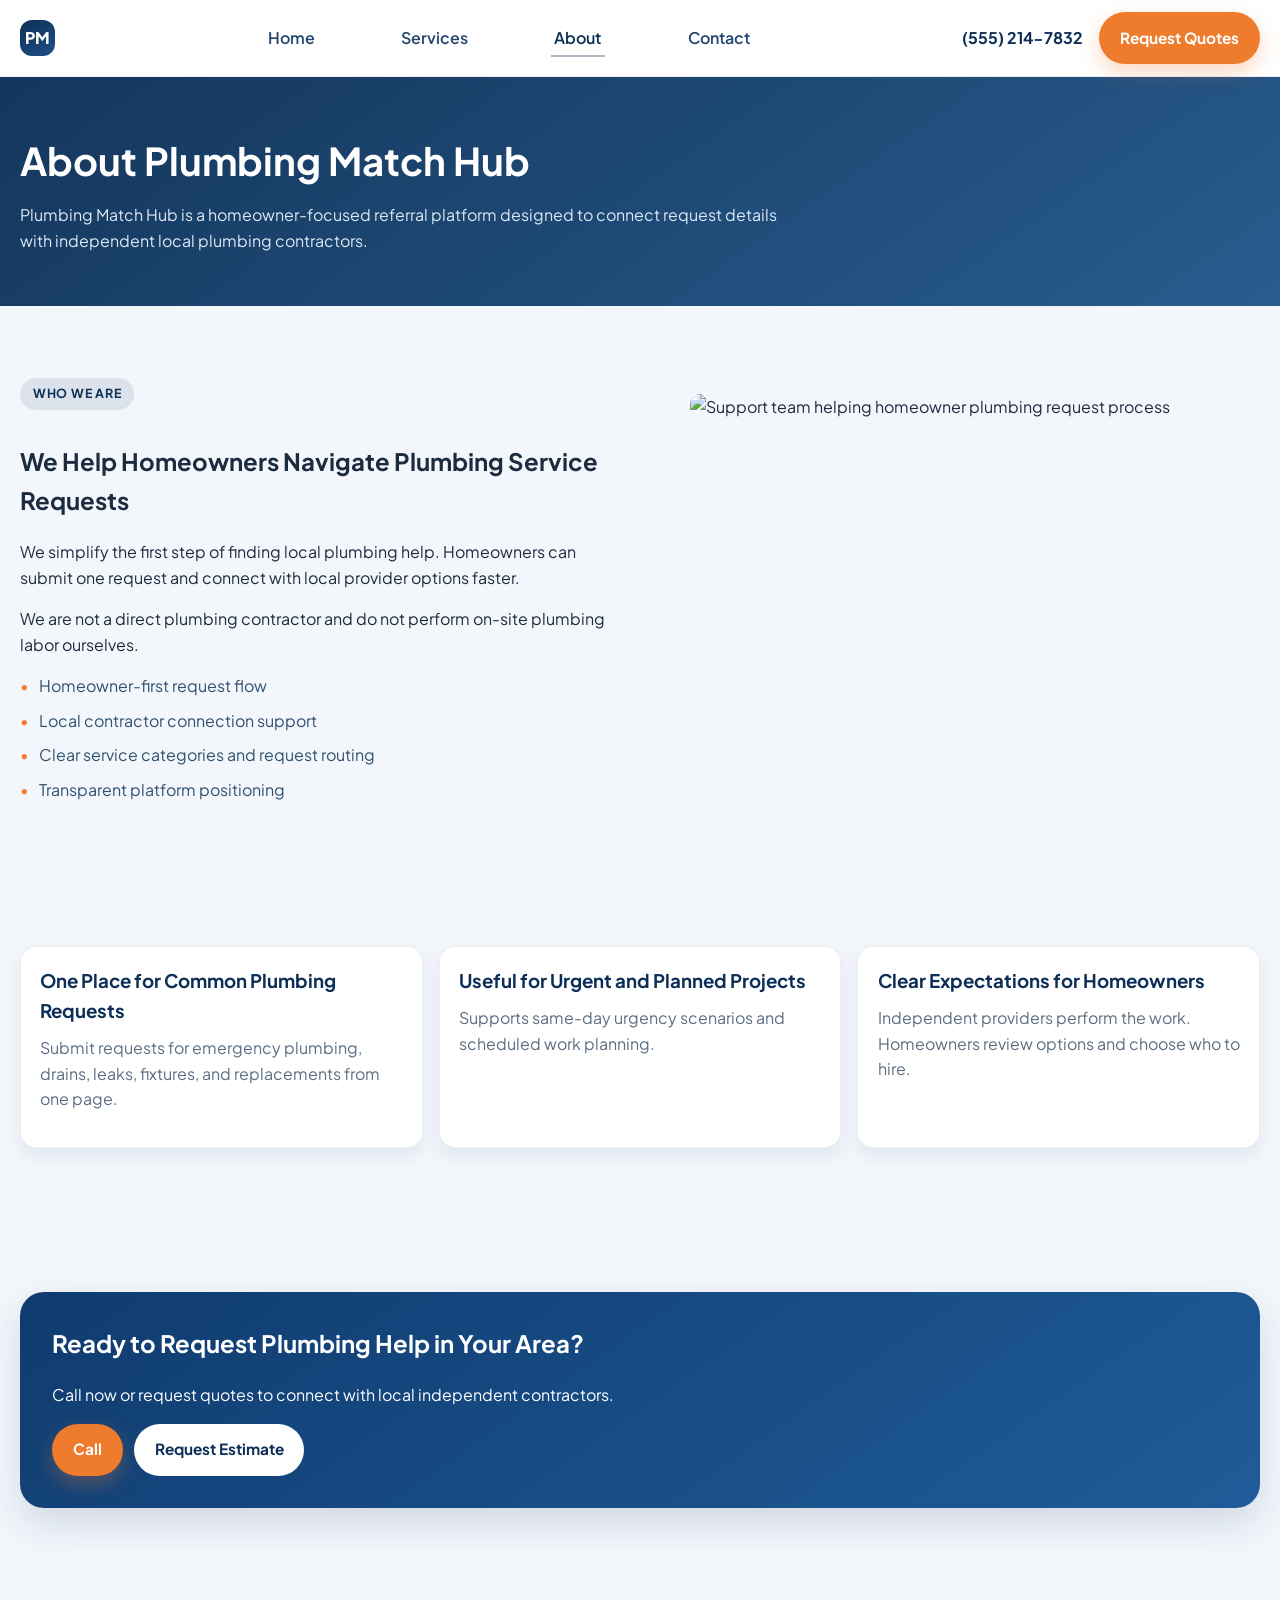
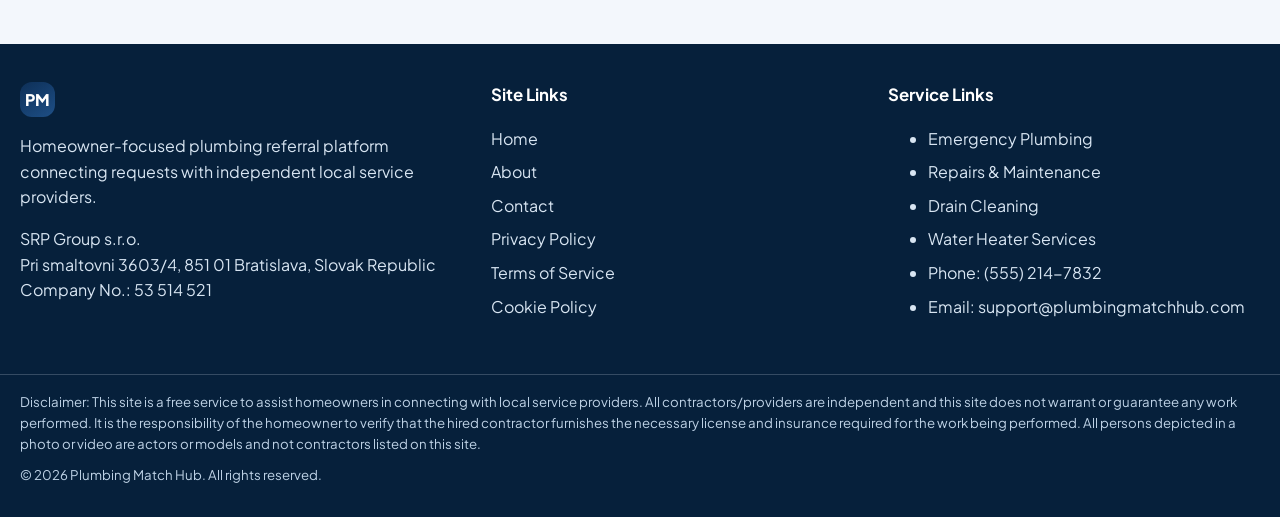
==== about.html @ b3511260 "generate plumbing aggregator website" ====
<!doctype html>
<html lang="en">
  <head>
    <meta charset="UTF-8" />
    <meta name="viewport" content="width=device-width, initial-scale=1.0" />
    <title>
      About Plumbing Match Hub | Homeowner Plumbing Connection Platform
    </title>
    <meta
      name="description"
      content="Learn how Plumbing Match Hub helps homeowners connect with local independent plumbing contractors for emergency and non-emergency requests."
    />
    <link rel="preconnect" href="https://fonts.googleapis.com" />
    <link rel="preconnect" href="https://fonts.gstatic.com" crossorigin />
    <link
      href="https://fonts.googleapis.com/css2?family=Outfit:wght@600;700&family=Plus+Jakarta+Sans:wght@400;500;600;700;800&display=swap"
      rel="stylesheet"
    />
    <link rel="stylesheet" href="css/main.css" />
    <link rel="stylesheet" href="css/about.css" />
  </head>
  <body>
    <header class="site-header" aria-label="Site header">
      <div class="container header-inner">
        <a class="brand" href="index.html" aria-label="Plumbing Match Hub home"
          ><span class="brand-mark">PM</span></a
        >
        <nav class="desktop-nav" aria-label="Primary navigation">
          <ul>
            <li><a data-nav-link href="index.html">Home</a></li>
            <li><a data-nav-link href="index.html#services">Services</a></li>
            <li><a data-nav-link href="about.html">About</a></li>
            <li><a data-nav-link href="contact.html">Contact</a></li>
          </ul>
        </nav>
        <div class="header-cta">
          <a class="phone-link" href="tel:+15552147832">(555) 214-7832</a>
          <a class="btn btn-primary" href="contact.html">Request Quotes</a>
          <a
            class="mobile-call-icon"
            href="tel:+15552147832"
            aria-label="Call now"
            >&#9742;</a
          >
          <button
            class="mobile-toggle"
            data-mobile-toggle
            aria-expanded="false"
            aria-controls="mobileMenu"
            aria-label="Open menu"
          >
            <span class="bar"></span><span class="bar"></span
            ><span class="bar"></span>
          </button>
        </div>
      </div>
      <div
        class="mobile-drawer"
        id="mobileMenu"
        data-mobile-drawer
        aria-hidden="true"
      >
        <nav aria-label="Mobile navigation">
          <ul>
            <li><a data-mobile-close href="index.html">Home</a></li>
            <li>
              <a data-mobile-close href="index.html#services">Services</a>
            </li>
            <li><a data-mobile-close href="about.html">About</a></li>
            <li><a data-mobile-close href="contact.html">Contact</a></li>
          </ul>
          <div class="drawer-cta">
            <a class="btn btn-primary" href="tel:+15552147832"
              >Call</a
            >
            <a class="btn btn-secondary" href="contact.html" data-mobile-close
              >Request Estimate</a
            >
          </div>
        </nav>
      </div>
      <div class="drawer-overlay" data-drawer-overlay></div>
    </header>

    <main>
      <section
        class="page-hero about-hero"
        aria-label="About Plumbing Match Hub"
      >
        <div class="container">
          <h1>About Plumbing Match Hub</h1>
          <p>
            Plumbing Match Hub is a homeowner-focused referral platform designed
            to connect request details with independent local plumbing
            contractors.
          </p>
        </div>
      </section>

      <section class="section" aria-label="Who we are and mission">
        <div class="container about-story">
          <article>
            <span class="badge">Who We Are</span>
            <h2>We Help Homeowners Navigate Plumbing Service Requests</h2>
            <p>
              We simplify the first step of finding local plumbing help.
              Homeowners can submit one request and connect with local provider
              options faster.
            </p>
            <p>
              We are not a direct plumbing contractor and do not perform on-site
              plumbing labor ourselves.
            </p>
            <ul class="about-checklist">
              <li>Homeowner-first request flow</li>
              <li>Local contractor connection support</li>
              <li>Clear service categories and request routing</li>
              <li>Transparent platform positioning</li>
            </ul>
          </article>
          <figure>
            <img
              src="images/about/plumb-helping-team.jpg"
              alt="Support team helping homeowner plumbing request process"
            />
          </figure>
        </div>
      </section>

      <section class="section" aria-label="How the platform helps">
        <div class="container card-grid service-grid">
          <article class="info-card">
            <h3>One Place for Common Plumbing Requests</h3>
            <p>
              Submit requests for emergency plumbing, drains, leaks, fixtures,
              and replacements from one page.
            </p>
          </article>
          <article class="info-card">
            <h3>Useful for Urgent and Planned Projects</h3>
            <p>
              Supports same-day urgency scenarios and scheduled work planning.
            </p>
          </article>
          <article class="info-card">
            <h3>Clear Expectations for Homeowners</h3>
            <p>
              Independent providers perform the work. Homeowners review options
              and choose who to hire.
            </p>
          </article>
        </div>
      </section>

      <section class="section" aria-label="Final about CTA">
        <div class="container">
          <div class="cta-band">
            <h2>Ready to Request Plumbing Help in Your Area?</h2>
            <p>
              Call now or request quotes to connect with local independent
              contractors.
            </p>
            <div class="cta-actions">
              <a class="btn btn-primary" href="tel:+15552147832"
                >Call</a
              >
              <a class="btn btn-secondary" href="contact.html"
                >Request Estimate</a
              >
            </div>
          </div>
        </div>
      </section>
    </main>

    <footer class="site-footer" aria-label="Footer">
      <div class="container footer-top">
        <section class="footer-brand">
          <a class="brand" href="index.html"
            ><span class="brand-mark">PM</span></a
          >
          <p>
            Homeowner-focused plumbing referral platform connecting requests
            with independent local service providers.
          </p>
          <p>
            SRP Group s.r.o.<br />Pri smaltovni 3603/4, 851 01 Bratislava,
            Slovak Republic<br />Company No.: 53 514 521
          </p>
        </section>
        <section class="footer-links">
          <h3>Site Links</h3>
          <ul>
            <li><a href="index.html">Home</a></li>
            <li><a href="about.html">About</a></li>
            <li><a href="contact.html">Contact</a></li>
            <li><a href="privacy-policy.html">Privacy Policy</a></li>
            <li><a href="terms-of-service.html">Terms of Service</a></li>
            <li><a href="cookie-policy.html">Cookie Policy</a></li>
          </ul>
        </section>
        <section class="footer-contact">
          <h3>Service Links</h3>
          <ul>
            <li>
              <a href="services/emergency-plumbing.html">Emergency Plumbing</a>
            </li>
            <li>
              <a href="services/plumbing-repairs-maintenance.html"
                >Repairs &amp; Maintenance</a
              >
            </li>
            <li><a href="services/drain-cleaning.html">Drain Cleaning</a></li>
            <li>
              <a href="services/water-heater-services.html"
                >Water Heater Services</a
              >
            </li>
            <li><a href="tel:+15552147832">Phone: (555) 214-7832</a></li>
            <li>
              <a href="mailto:support@plumbingmatchhub.com"
                >Email: support@plumbingmatchhub.com</a
              >
            </li>
          </ul>
        </section>
      </div>
      <div class="footer-bottom">
        <div class="container">
          <p>
            Disclaimer: This site is a free service to assist homeowners in
            connecting with local service providers. All contractors/providers
            are independent and this site does not warrant or guarantee any work
            performed. It is the responsibility of the homeowner to verify that
            the hired contractor furnishes the necessary license and insurance
            required for the work being performed. All persons depicted in a
            photo or video are actors or models and not contractors listed on
            this site.
          </p>
          <p>
            &copy; <span data-current-year></span> Plumbing Match Hub. All
            rights reserved.
          </p>
        </div>
      </div>
    </footer>

    <a
      class="floating-call"
      data-floating-call
      href="tel:+15552147832"
      aria-label="Call Plumbing Match Hub"
      >Call Now</a
    >

    <script src="js/main.js" defer></script>
    <script src="js/mobile-menu.js" defer></script>
    <script src="js/sticky-call.js" defer></script>
  </body>
</html>
---- css/main.css ----
:root {
  --color-primary: #0d2f57;
  --color-primary-strong: #082446;
  --color-accent: #ef7b2d;
  --color-accent-hover: #d8681d;
  --color-text: #1d2b3e;
  --color-muted: #5c6e82;
  --color-border: #dce4ee;
  --color-bg: #f3f7fc;
  --color-white: #ffffff;
  --color-success: #167d47;
  --shadow-sm: 0 8px 18px rgba(10, 39, 74, 0.08);
  --shadow-md: 0 16px 40px rgba(8, 36, 70, 0.14);
  --radius-sm: 10px;
  --radius-md: 16px;
  --radius-lg: 24px;
  --container: 1440px;
  --ease: 220ms ease;
}

* {
  box-sizing: border-box;
}

html {
  scroll-behavior: smooth;
}

body {
  margin: 0;
  font-family: "Plus Jakarta Sans", "Segoe UI", sans-serif;
  color: var(--color-text);
  background: var(--color-bg);
  line-height: 1.6;
}

body.menu-open {
  overflow: hidden;
}

a {
  color: inherit;
  text-decoration: none;
}

a:focus-visible,
button:focus-visible,
input:focus-visible,
select:focus-visible,
textarea:focus-visible {
  outline: 3px solid rgba(239, 123, 45, 0.35);
  outline-offset: 2px;
}

img {
  max-width: 100%;
  display: block;
  border-radius: var(--radius-sm);
}

.container {
  width: min(100% - 2rem, var(--container));
  margin-inline: auto;
}

.section {
  padding: 4.5rem 0;
}

.section-header {
  max-width: 760px;
  margin-bottom: 2rem;
}

.section-header h2 {
  margin: 0 0 0.8rem;
  font-size: clamp(1.65rem, 2.6vw, 2.4rem);
  line-height: 1.2;
  color: var(--color-primary);
}

.section-header p {
  margin: 0;
  color: var(--color-muted);
}

.badge {
  display: inline-block;
  padding: 0.35rem 0.8rem;
  border-radius: 999px;
  font-size: 0.78rem;
  text-transform: uppercase;
  letter-spacing: 0.06em;
  font-weight: 700;
  background: rgba(13, 47, 87, 0.1);
  color: var(--color-primary);
  margin-bottom: 0.8rem;
}

.btn,
button.btn {
  display: inline-flex;
  align-items: center;
  justify-content: center;
  gap: 0.4rem;
  border: 0;
  cursor: pointer;
  border-radius: 999px;
  padding: 0.85rem 1.3rem;
  font-size: 0.96rem;
  font-weight: 700;
  transition:
    transform var(--ease),
    box-shadow var(--ease),
    background var(--ease),
    color var(--ease);
}

.btn-primary {
  background: var(--color-accent);
  color: var(--color-white);
  box-shadow: 0 8px 20px rgba(239, 123, 45, 0.3);
}

.btn-primary:hover {
  background: var(--color-accent-hover);
  transform: translateY(-1px);
}

.btn-secondary {
  background: var(--color-primary);
  color: var(--color-white);
}

.btn-secondary:hover {
  background: var(--color-primary-strong);
  transform: translateY(-1px);
}

.btn-ghost {
  background: linear-gradient(180deg, #fff4ea, #ffe8d5);
  color: #8f3f09;
  border: 1px solid rgba(239, 123, 45, 0.55);
  box-shadow: 0 6px 16px rgba(239, 123, 45, 0.22);
}

.btn-ghost:hover {
  background: var(--color-accent);
  color: var(--color-white);
  border-color: var(--color-accent-hover);
  box-shadow: 0 10px 24px rgba(239, 123, 45, 0.38);
  transform: translateY(-1px);
}

.site-header {
  position: sticky;
  top: 0;
  z-index: 999;
  background: rgba(255, 255, 255, 0.95);
  backdrop-filter: blur(8px);
  border-bottom: 1px solid rgba(13, 47, 87, 0.08);
}

.header-inner {
  min-height: 76px;
  display: flex;
  align-items: center;
  justify-content: space-between;
  gap: 1rem;
}

.brand {
  display: flex;
  align-items: center;
  gap: 0.7rem;
  font-weight: 800;
  color: var(--color-primary);
}

.brand-mark {
  width: 2.2rem;
  height: 2.2rem;
  border-radius: 12px;
  background: linear-gradient(145deg, var(--color-primary), #1e4f86);
  display: grid;
  place-items: center;
  color: var(--color-white);
  font-size: 1rem;
}

.desktop-nav ul,
.footer-links ul,
.inline-links,
.service-links,
.trust-list,
.bullet-list,
.footer-contact,
.legal-bullets {
  list-style: none;
  margin: 0;
  padding: 0;
}

.desktop-nav ul {
  display: flex;
  align-items: center;
  gap: 1.3rem;
}

.desktop-nav a {
  font-weight: 600;
  color: #23466f;
  padding: 0.4rem 0.2rem;
  border-bottom: 2px solid transparent;
  transition:
    border-color var(--ease),
    color var(--ease);
}

.desktop-nav a:hover,
.desktop-nav a.is-active {
  color: var(--color-primary);
  border-color: rgba(13, 47, 87, 0.35);
}

.header-cta {
  display: flex;
  align-items: center;
  gap: 0.75rem;
}

.phone-link {
  color: var(--color-primary);
  font-weight: 700;
  white-space: nowrap;
}

.mobile-call-icon,
.mobile-toggle {
  display: none;
}

.mobile-call-icon {
  width: 2.65rem;
  height: 2.65rem;
  border-radius: 50%;
  border: 1px solid rgba(13, 47, 87, 0.14);
  background: var(--color-white);
  box-shadow: var(--shadow-sm);
  align-items: center;
  justify-content: center;
  font-size: 1.2rem;
}

.mobile-toggle {
  border: 1px solid rgba(13, 47, 87, 0.2);
  background: var(--color-white);
  border-radius: var(--radius-sm);
  padding: 0.55rem;
  width: 2.65rem;
  height: 2.65rem;
  align-items: center;
  justify-content: center;
  cursor: pointer;
}

.mobile-toggle .bar {
  display: block;
  width: 18px;
  height: 2px;
  margin: 3px auto;
  background: var(--color-primary);
  transition:
    transform var(--ease),
    opacity var(--ease);
}

.mobile-drawer {
  position: fixed;
  inset: 0;
  width: 100vw;
  height: 100dvh;
  background: var(--color-white);
  transform: translateX(-100%);
  transition: transform var(--ease);
  box-shadow: 14px 0 34px rgba(13, 47, 87, 0.2);
  z-index: 1200;
  padding: calc(1rem + env(safe-area-inset-top)) 1.25rem
    calc(1.2rem + env(safe-area-inset-bottom));
  overflow-y: auto;
  visibility: hidden;
  pointer-events: none;
}

.mobile-drawer nav {
  display: flex;
  flex-direction: column;
  min-height: 100%;
  padding-top: 3rem;
  gap: 0.8rem;
}

.mobile-drawer.is-open {
  transform: translateX(0);
  visibility: visible;
  pointer-events: auto;
}

.mobile-drawer nav > ul {
  list-style: none;
  margin: 0;
  padding: 0;
  display: grid;
  gap: 0.2rem;
}

.mobile-drawer nav > ul > li {
  border-bottom: 1px solid rgba(13, 47, 87, 0.09);
}

.mobile-drawer nav > ul > li > a {
  display: block;
  padding: 0.76rem 0.28rem;
  color: var(--color-primary);
  font-weight: 700;
  font-size: 1.02rem;
  line-height: 1.35;
  transition: color var(--ease);
}

.mobile-drawer nav > ul > li > a:hover {
  color: #1f5b96;
}

.mobile-services-toggle {
  width: 100%;
  border: 0;
  background: transparent;
  color: var(--color-primary);
  display: flex;
  align-items: center;
  justify-content: space-between;
  font: inherit;
  font-weight: 800;
  font-size: 1.02rem;
  line-height: 1.35;
  padding: 0.76rem 0.28rem;
  cursor: pointer;
  text-align: left;
}

.mobile-services-chevron {
  width: 0.58rem;
  height: 0.58rem;
  border-right: 2px solid #264d79;
  border-bottom: 2px solid #264d79;
  transform: rotate(45deg);
  transition: transform var(--ease);
}

.mobile-services-toggle[aria-expanded="true"] .mobile-services-chevron {
  transform: rotate(225deg);
}

.mobile-services-list {
  list-style: none;
  margin: 0.2rem 0 0.7rem;
  padding: 0.45rem 0.25rem 0.55rem 0.85rem;
  display: grid;
  gap: 0.12rem;
  border-left: 2px solid rgba(13, 47, 87, 0.2);
  border-radius: 0 0.8rem 0.8rem 0;
  background: #f6fbff;
}

.mobile-services-list[hidden] {
  display: none;
}

.mobile-services-list li {
  border: 0;
}

.mobile-services-list a {
  display: block;
  padding: 0.52rem 0.42rem;
  color: #1f4974;
  font-weight: 600;
  font-size: 0.95rem;
  line-height: 1.35;
  border-radius: 0.55rem;
}

.mobile-services-list a:hover {
  background: #eaf3fd;
}

.mobile-drawer .drawer-cta {
  display: none;
}

.mobile-cookie-settings {
  margin-top: auto;
  width: calc(100% - 0.35rem);
  align-self: center;
  display: inline-flex;
  justify-content: center;
  align-items: center;
  min-height: 48px;
  padding: 0.85rem 1rem;
  border-radius: 0.85rem;
  border: 1px solid rgba(13, 47, 87, 0.16);
  background: #f2f8ff;
  color: var(--color-primary);
  font-weight: 800;
  font-size: 0.96rem;
  box-shadow: 0 8px 18px rgba(13, 47, 87, 0.11);
}

.mobile-cookie-settings:hover {
  background: #e6f1ff;
}

.mobile-drawer-close {
  position: absolute;
  top: calc(0.8rem + env(safe-area-inset-top));
  right: 0.9rem;
  width: 2.55rem;
  height: 2.55rem;
  border: 1px solid rgba(13, 47, 87, 0.18);
  border-radius: 50%;
  background: #ffffff;
  color: var(--color-primary);
  font-size: 1.45rem;
  line-height: 1;
  font-weight: 700;
  display: inline-flex;
  align-items: center;
  justify-content: center;
  cursor: pointer;
  box-shadow: var(--shadow-sm);
}

.mobile-drawer-close:hover {
  background: #f2f7fd;
}

.drawer-overlay {
  position: fixed;
  inset: 0;
  background: rgba(8, 36, 70, 0.45);
  z-index: 1150;
  opacity: 0;
  pointer-events: none;
  transition: opacity var(--ease);
}

.drawer-overlay.is-open {
  opacity: 1;
  pointer-events: auto;
}

.hero {
  position: relative;
  padding: 4.5rem 0 3.8rem;
  overflow: hidden;
}

.hero::before {
  content: "";
  position: absolute;
  inset: 0;
  background:
    radial-gradient(
      circle at 10% 10%,
      rgba(255, 255, 255, 0.2),
      transparent 45%
    ),
    linear-gradient(130deg, rgba(13, 47, 87, 0.96), rgba(13, 47, 87, 0.77));
  z-index: -2;
}

.hero::after {
  content: "";
  position: absolute;
  inset: 0;
  background-size: cover;
  background-position: center;
  opacity: 0.24;
  z-index: -1;
}

.hero-grid {
  display: grid;
  gap: 2.1rem;
  grid-template-columns: 1.2fr 0.95fr;
  align-items: stretch;
}

.hero-copy h1 {
  margin: 0 0 1rem;
  color: var(--color-white);
  font-size: clamp(2rem, 4vw, 3.2rem);
  line-height: 1.1;
}

.hero-copy .lead,
.hero-copy p,
.hero-copy li {
  color: #e6eef8;
}

.hero-copy .lead {
  font-size: 1.07rem;
  margin-bottom: 1rem;
}

.bullet-list {
  display: grid;
  gap: 0.65rem;
  margin-bottom: 1.6rem;
}

.bullet-list li {
  position: relative;
  padding-left: 1.4rem;
}

.bullet-list li::before {
  content: "";
  position: absolute;
  left: 0;
  top: 0.55rem;
  width: 0.6rem;
  height: 0.6rem;
  border-radius: 50%;
  background: var(--color-accent);
}

.hero-actions {
  display: flex;
  flex-wrap: wrap;
  gap: 0.8rem;
}

.hero-form-wrap {
  background: var(--color-white);
  padding: 1.4rem;
  border-radius: var(--radius-md);
  box-shadow: var(--shadow-md);
}

.hero-form-wrap h2,
.form-card h2 {
  margin: 0 0 0.25rem;
  color: var(--color-primary);
  font-size: 1.4rem;
}

.form-helper {
  margin: 0 0 1rem;
  font-size: 0.9rem;
  color: var(--color-muted);
}

.lead-form {
  display: grid;
  gap: 0.85rem;
}

.form-row {
  display: grid;
  gap: 0.45rem;
}

.form-row label {
  font-weight: 600;
  font-size: 0.94rem;
  color: var(--color-primary);
}

.form-row input,
.form-row select,
.form-row textarea {
  width: 100%;
  border: 1px solid var(--color-border);
  border-radius: var(--radius-sm);
  padding: 0.72rem 0.85rem;
  font: inherit;
  background: #fbfdff;
}

.form-row textarea {
  min-height: 100px;
  resize: vertical;
}

.field-error {
  font-size: 0.8rem;
  color: #b31f28;
}

.form-row input.invalid,
.form-row select.invalid,
.form-row textarea.invalid {
  border-color: #b31f28;
}

.form-success {
  margin-top: 0.8rem;
  padding: 0.75rem 0.9rem;
  border-radius: var(--radius-sm);
  background: rgba(22, 125, 71, 0.1);
  color: var(--color-success);
  font-weight: 600;
  display: none;
}

.form-success.is-visible {
  display: block;
}

.trust-bar {
  background: var(--color-white);
  border-block: 1px solid rgba(13, 47, 87, 0.08);
}

.trust-list {
  display: grid;
  gap: 1rem;
  grid-template-columns: repeat(3, minmax(0, 1fr));
  padding: 1.2rem 0;
}

.trust-list li {
  font-weight: 700;
  color: var(--color-primary);
  display: flex;
  align-items: center;
  gap: 0.55rem;
}

.trust-list li::before {
  content: "\2713";
  width: 1.35rem;
  height: 1.35rem;
  border-radius: 50%;
  display: inline-grid;
  place-items: center;
  font-size: 0.78rem;
  background: rgba(13, 47, 87, 0.08);
}

.card-grid {
  display: grid;
  gap: 1rem;
}

.service-grid {
  grid-template-columns: repeat(3, minmax(0, 1fr));
}

.service-card,
.info-card,
.problem-card,
.project-card,
.faq-item,
.related-card {
  background: var(--color-white);
  border-radius: var(--radius-md);
  border: 1px solid rgba(13, 47, 87, 0.08);
  box-shadow: var(--shadow-sm);
}

.service-card,
.info-card,
.problem-card,
.related-card {
  padding: 1.2rem;
}

.service-card h3,
.info-card h3,
.problem-card h3,
.related-card h3 {
  margin: 0 0 0.55rem;
  color: var(--color-primary);
}

.service-card p,
.info-card p,
.problem-card p,
.related-card p {
  margin: 0 0 1rem;
  color: var(--color-muted);
}

.service-card .btn,
.related-card .btn {
  margin-top: auto;
}

.steps-grid {
  grid-template-columns: repeat(4, minmax(0, 1fr));
}

.step-card {
  padding: 1.25rem;
  border-radius: var(--radius-md);
  background: linear-gradient(180deg, #ffffff, #f4f9ff);
  border: 1px solid rgba(13, 47, 87, 0.08);
}

.step-number {
  display: inline-grid;
  width: 2rem;
  height: 2rem;
  border-radius: 0.65rem;
  place-items: center;
  background: var(--color-primary);
  color: var(--color-white);
  font-weight: 700;
  margin-bottom: 0.9rem;
}

.split-layout {
  display: grid;
  gap: 1.3rem;
  grid-template-columns: 1fr 1fr;
}

.problem-grid {
  grid-template-columns: repeat(4, minmax(0, 1fr));
}

.gallery-grid {
  grid-template-columns: repeat(3, minmax(0, 1fr));
}

.project-card {
  overflow: hidden;
}

.project-card img {
  border-radius: 0;
  aspect-ratio: 5 / 3;
  object-fit: cover;
}

.project-card .project-content {
  padding: 1rem;
}

.project-content h3 {
  margin: 0 0 0.55rem;
  color: var(--color-primary);
}

.project-content p {
  margin: 0;
  color: var(--color-muted);
}

.faq-list {
  display: grid;
  gap: 0.8rem;
}

.faq-item {
  padding: 0.4rem 1rem;
}

.faq-question {
  width: 100%;
  border: 0;
  background: transparent;
  display: flex;
  justify-content: space-between;
  align-items: center;
  text-align: left;
  cursor: pointer;
  font: inherit;
  font-weight: 700;
  color: var(--color-primary);
  padding: 0.9rem 0;
}

.faq-question span {
  font-size: 1.4rem;
  color: #4d6d8f;
}

.faq-answer {
  max-height: 0;
  overflow: hidden;
  transition:
    max-height var(--ease),
    padding-bottom var(--ease);
  color: var(--color-muted);
}

.faq-item.is-open .faq-answer {
  max-height: 220px;
  padding-bottom: 0.8rem;
}

.cta-band {
  border-radius: var(--radius-lg);
  padding: 2rem;
  background: linear-gradient(145deg, #0f3b6f, #1f5c99);
  color: var(--color-white);
  box-shadow: var(--shadow-md);
}

.cta-band h2,
.cta-band p {
  margin-top: 0;
  color: inherit;
}

.cta-actions {
  display: flex;
  flex-wrap: wrap;
  gap: 0.7rem;
}

.cta-band .btn-secondary {
  background: var(--color-white);
  color: var(--color-primary);
}

.site-footer {
  background: #06203b;
  color: #d8e5f2;
  margin-top: 4rem;
}

.footer-top {
  padding: 2.4rem 0;
  display: grid;
  gap: 1.6rem;
  grid-template-columns: 1.2fr 1fr 1fr;
}

.footer-brand p,
.footer-contact li,
.footer-links a {
  color: #d8e5f2;
}

.footer-brand .brand {
  color: #ffffff;
}

.footer-links h3,
.footer-contact h3 {
  margin-top: 0;
  color: #ffffff;
  font-size: 1.05rem;
}

.footer-links ul,
.footer-contact ul {
  display: grid;
  gap: 0.5rem;
}

.footer-bottom {
  border-top: 1px solid rgba(216, 229, 242, 0.22);
  padding: 1rem 0 1.4rem;
  font-size: 0.83rem;
  color: #bed2e6;
}

.footer-bottom p {
  margin: 0 0 0.6rem;
}

.legal-meta {
  color: var(--color-muted);
  font-size: 0.9rem;
  margin-top: -0.4rem;
  margin-bottom: 1.3rem;
}

.page-hero {
  padding: 3.3rem 0;
  background: linear-gradient(
    145deg,
    rgba(13, 47, 87, 0.97),
    rgba(24, 81, 135, 0.9)
  );
  color: var(--color-white);
}

.page-hero h1 {
  margin: 0 0 0.7rem;
  font-size: clamp(1.9rem, 3vw, 2.7rem);
}

.page-hero p {
  margin: 0;
  max-width: 760px;
  color: #dce8f5;
}

.content-grid {
  display: grid;
  grid-template-columns: 1.15fr 0.85fr;
  gap: 1.4rem;
}

.callout {
  background: #edf4fc;
  border: 1px solid rgba(13, 47, 87, 0.12);
  border-radius: var(--radius-md);
  padding: 1.1rem;
}

.callout h3 {
  margin-top: 0;
  color: var(--color-primary);
}

.service-hero {
  position: relative;
  padding: 3.6rem 0 3.2rem;
  color: var(--color-white);
  overflow: hidden;
}

.service-hero::before {
  content: "";
  position: absolute;
  inset: 0;
  background: linear-gradient(
    140deg,
    rgba(13, 47, 87, 0.97),
    rgba(13, 47, 87, 0.82)
  );
  z-index: -2;
}

.service-hero::after {
  content: "";
  position: absolute;
  inset: 0;
  background-size: cover;
  background-position: center;
  opacity: 0.2;
  z-index: -1;
}

.service-hero h1 {
  margin: 0 0 0.8rem;
  font-size: clamp(1.9rem, 3vw, 2.8rem);
}

.service-hero p {
  margin: 0;
  max-width: 760px;
  color: #e7eff8;
}

.inline-links {
  display: flex;
  flex-wrap: wrap;
  gap: 0.55rem 1rem;
}

.inline-links a {
  color: var(--color-primary);
  text-decoration: underline;
  text-decoration-thickness: 1px;
}

.floating-call {
  position: fixed;
  right: 0.9rem;
  bottom: 1rem;
  z-index: 900;
  background: var(--color-accent);
  color: #fff;
  font-weight: 700;
  padding: 0.72rem 0.95rem;
  border-radius: 999px;
  box-shadow: var(--shadow-md);
  opacity: 0;
  transform: translateY(18px);
  pointer-events: none;
  transition:
    opacity var(--ease),
    transform var(--ease);
}

.floating-call.is-visible {
  opacity: 1;
  transform: translateY(0);
  pointer-events: auto;
}

@media (min-width: 1280px) {
  .container {
    width: min(100% - 2.5rem, var(--container));
  }

  .site-header .desktop-nav ul {
    gap: 5rem;
  }

  .site-header .header-cta {
    gap: 1rem;
  }
}

@media (max-width: 1080px) {
  .desktop-nav,
  .header-cta .btn,
  .header-cta .phone-link {
    display: none;
  }

  .mobile-call-icon,
  .mobile-toggle {
    display: inline-flex;
  }

  .hero-grid,
  .content-grid,
  .split-layout {
    grid-template-columns: 1fr;
  }

  .steps-grid {
    grid-template-columns: repeat(2, minmax(0, 1fr));
  }

  .service-grid,
  .gallery-grid {
    grid-template-columns: repeat(2, minmax(0, 1fr));
  }

  .problem-grid {
    grid-template-columns: repeat(2, minmax(0, 1fr));
  }

  .footer-top {
    grid-template-columns: 1fr 1fr;
  }
}

@media (max-width: 768px) {
  .section {
    padding: 3.5rem 0;
  }

  .hero {
    padding-top: 3.4rem;
  }

  .service-grid,
  .gallery-grid,
  .trust-list,
  .steps-grid,
  .problem-grid,
  .footer-top {
    grid-template-columns: 1fr;
  }

  .header-inner {
    min-height: 70px;
  }

  .floating-call {
    font-size: 0.92rem;
  }
}
---- css/about.css ----
.about-hero {
  background:
    linear-gradient(145deg, rgba(13, 47, 87, 0.97), rgba(18, 76, 129, 0.9)),
    url("../images/about/about-platform-support.svg") center / cover no-repeat;
}

.about-story {
  display: grid;
  gap: 1.2rem;
  grid-template-columns: 1fr 1fr;
}

.about-story img {
  width: 100%;
  height: 100%;
  object-fit: cover;
  min-height: 300px;
}

.about-checklist {
  list-style: none;
  margin: 1rem 0 0;
  padding: 0;
  display: grid;
  gap: 0.55rem;
}

.about-checklist li {
  color: #315170;
  padding-left: 1.2rem;
  position: relative;
}

.about-checklist li::before {
  content: "\2022";
  position: absolute;
  left: 0;
  color: #ef7b2d;
}

@media (max-width: 960px) {
  .about-story {
    grid-template-columns: 1fr;
  }
}
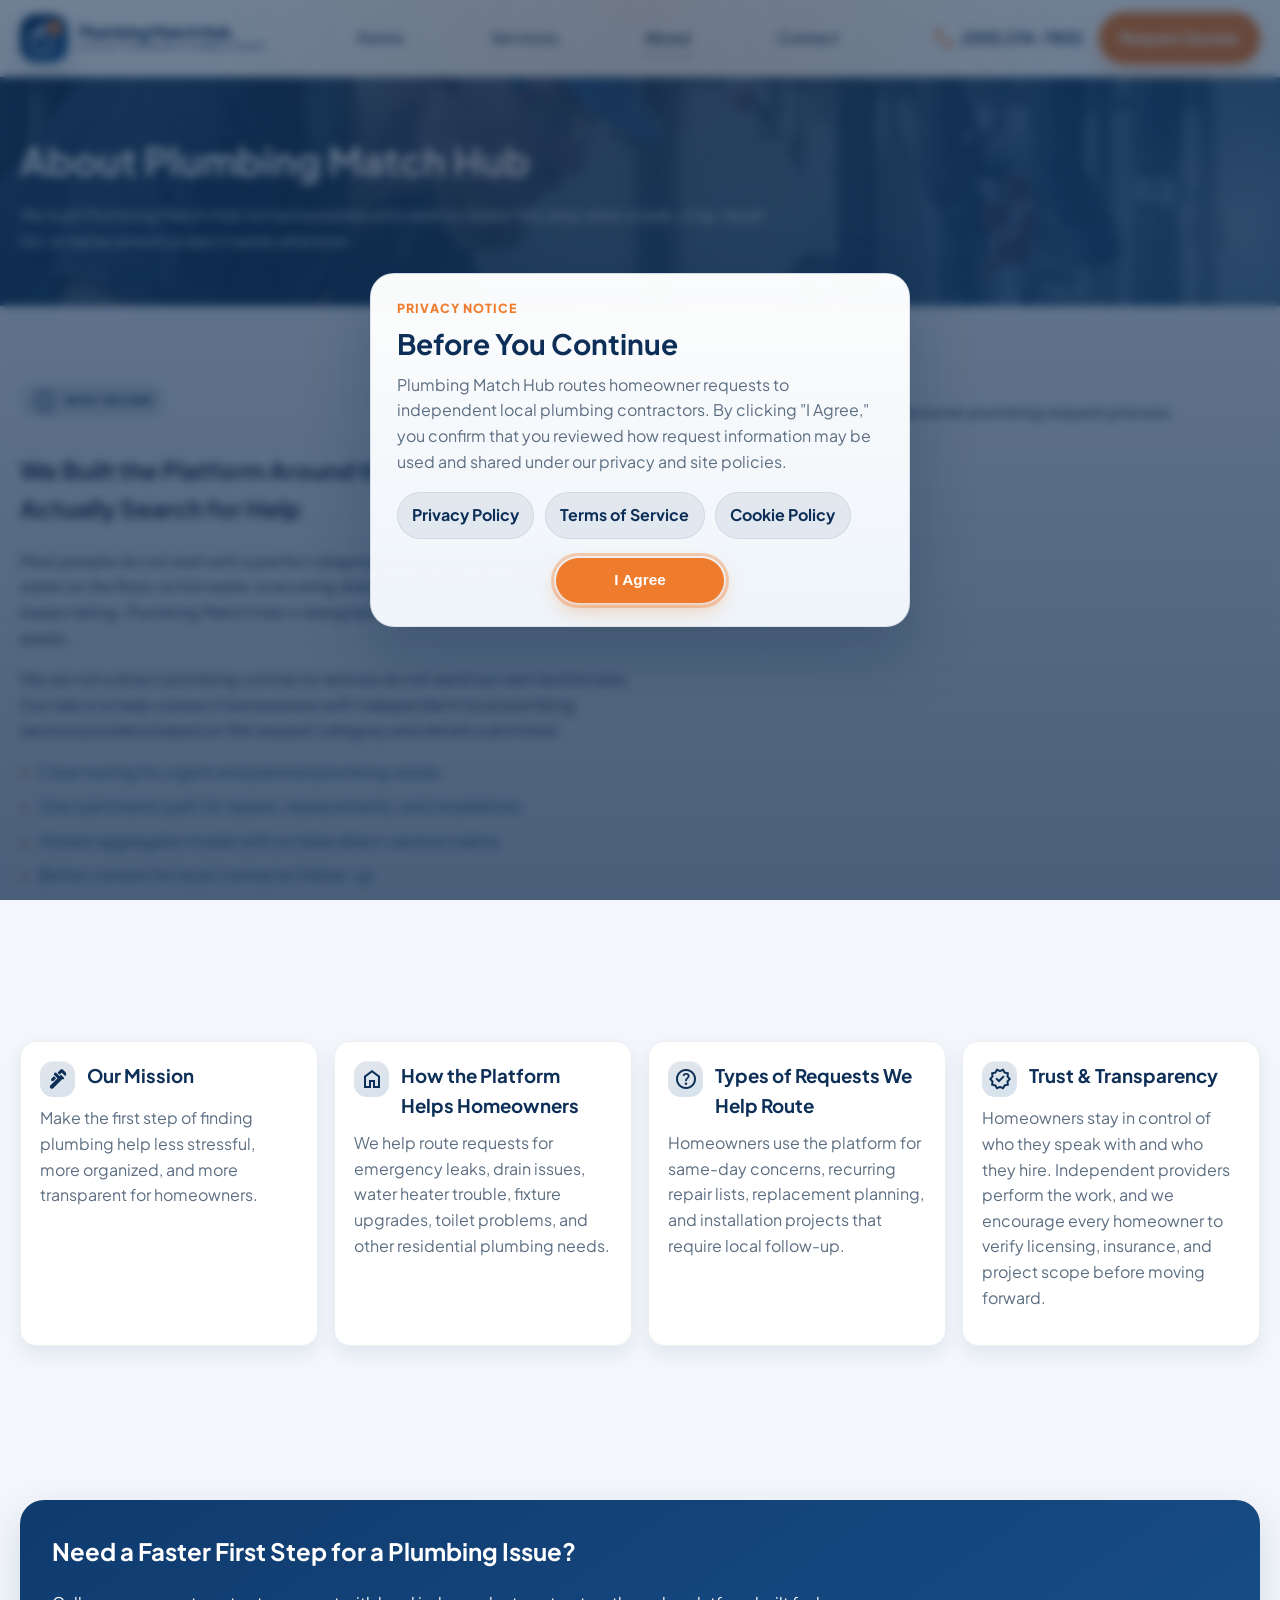
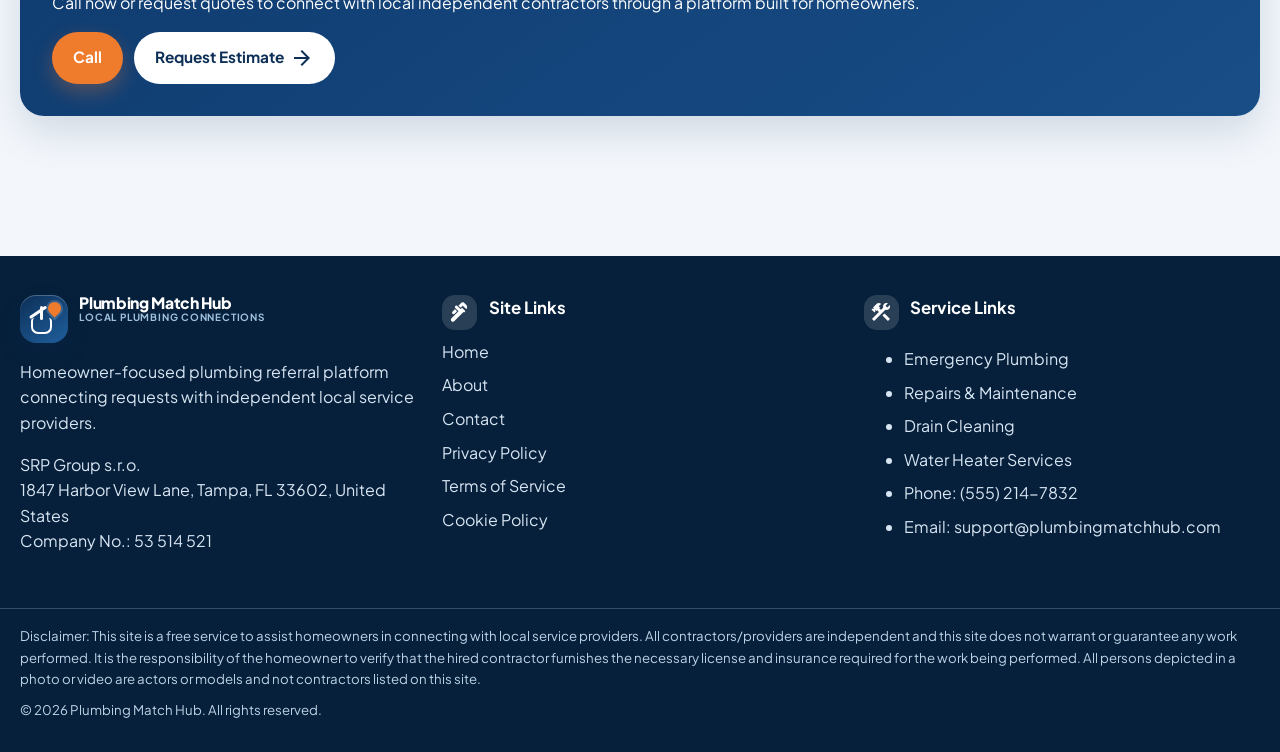
==== commit 198ba2f4: "update css files and adaptive" ====
--- a/about.html
+++ b/about.html
@@ -3,12 +3,10 @@
   <head>
     <meta charset="UTF-8" />
     <meta name="viewport" content="width=device-width, initial-scale=1.0" />
-    <title>
-      About Plumbing Match Hub | Homeowner Plumbing Connection Platform
-    </title>
+    <title>About Plumbing Match Hub | How the Platform Helps Homeowners</title>
     <meta
       name="description"
-      content="Learn how Plumbing Match Hub helps homeowners connect with local independent plumbing contractors for emergency and non-emergency requests."
+      content="Learn how Plumbing Match Hub helps homeowners route plumbing requests to independent local contractors for emergencies, repairs, replacements, and planned projects."
     />
     <link rel="preconnect" href="https://fonts.googleapis.com" />
     <link rel="preconnect" href="https://fonts.gstatic.com" crossorigin />
@@ -16,6 +14,7 @@
       href="https://fonts.googleapis.com/css2?family=Outfit:wght@600;700&family=Plus+Jakarta+Sans:wght@400;500;600;700;800&display=swap"
       rel="stylesheet"
     />
+    <link rel="icon" type="image/x-icon" href="/images/icons/favicon.ico">
     <link rel="stylesheet" href="css/main.css" />
     <link rel="stylesheet" href="css/about.css" />
   </head>
@@ -23,7 +22,11 @@
     <header class="site-header" aria-label="Site header">
       <div class="container header-inner">
         <a class="brand" href="index.html" aria-label="Plumbing Match Hub home"
-          ><span class="brand-mark">PM</span></a
+          ><span class="brand-mark" aria-hidden="true"><span class="brand-glyph"></span></span>
+          <span class="brand-text">
+            <span class="brand-name">Plumbing Match Hub</span>
+            <span class="brand-tagline">Local Plumbing Connections</span>
+          </span></a
         >
         <nav class="desktop-nav" aria-label="Primary navigation">
           <ul>
@@ -90,9 +93,8 @@
         <div class="container">
           <h1>About Plumbing Match Hub</h1>
           <p>
-            Plumbing Match Hub is a homeowner-focused referral platform designed
-            to connect request details with independent local plumbing
-            contractors.
+            We built Plumbing Match Hub for homeowners who want a clearer first step when a leak,
+            clog, repair list, or replacement project needs attention.
           </p>
         </div>
       </section>
@@ -101,21 +103,22 @@
         <div class="container about-story">
           <article>
             <span class="badge">Who We Are</span>
-            <h2>We Help Homeowners Navigate Plumbing Service Requests</h2>
-            <p>
-              We simplify the first step of finding local plumbing help.
-              Homeowners can submit one request and connect with local provider
-              options faster.
-            </p>
-            <p>
-              We are not a direct plumbing contractor and do not perform on-site
-              plumbing labor ourselves.
+            <h2>We Built the Platform Around the Way Homeowners Actually Search for Help</h2>
+            <p>
+              Most people do not start with a perfect diagnosis. They start with a problem:
+              water on the floor, no hot water, a recurring drain clog, or a bathroom fixture that
+              keeps failing. Plumbing Match Hub is designed to make that first description easier.
+            </p>
+            <p>
+              We are not a direct plumbing contractor and we do not send our own technicians.
+              Our role is to help connect homeowners with independent local plumbing service providers
+              based on the request category and details submitted.
             </p>
             <ul class="about-checklist">
-              <li>Homeowner-first request flow</li>
-              <li>Local contractor connection support</li>
-              <li>Clear service categories and request routing</li>
-              <li>Transparent platform positioning</li>
+              <li>Clear routing for urgent and planned plumbing needs</li>
+              <li>One submission path for repairs, replacements, and installations</li>
+              <li>Honest aggregator model with no false direct-service claims</li>
+              <li>Better context for local contractor follow-up</li>
             </ul>
           </article>
           <figure>
@@ -130,23 +133,32 @@
       <section class="section" aria-label="How the platform helps">
         <div class="container card-grid service-grid">
           <article class="info-card">
-            <h3>One Place for Common Plumbing Requests</h3>
-            <p>
-              Submit requests for emergency plumbing, drains, leaks, fixtures,
-              and replacements from one page.
-            </p>
-          </article>
-          <article class="info-card">
-            <h3>Useful for Urgent and Planned Projects</h3>
-            <p>
-              Supports same-day urgency scenarios and scheduled work planning.
-            </p>
-          </article>
-          <article class="info-card">
-            <h3>Clear Expectations for Homeowners</h3>
-            <p>
-              Independent providers perform the work. Homeowners review options
-              and choose who to hire.
+            <h3>Our Mission</h3>
+            <p>
+              Make the first step of finding plumbing help less stressful, more organized,
+              and more transparent for homeowners.
+            </p>
+          </article>
+          <article class="info-card">
+            <h3>How the Platform Helps Homeowners</h3>
+            <p>
+              We help route requests for emergency leaks, drain issues, water heater trouble,
+              fixture upgrades, toilet problems, and other residential plumbing needs.
+            </p>
+          </article>
+          <article class="info-card">
+            <h3>Types of Requests We Help Route</h3>
+            <p>
+              Homeowners use the platform for same-day concerns, recurring repair lists,
+              replacement planning, and installation projects that require local follow-up.
+            </p>
+          </article>
+          <article class="info-card">
+            <h3>Trust &amp; Transparency</h3>
+            <p>
+              Homeowners stay in control of who they speak with and who they hire. Independent
+              providers perform the work, and we encourage every homeowner to verify licensing,
+              insurance, and project scope before moving forward.
             </p>
           </article>
         </div>
@@ -155,10 +167,9 @@
       <section class="section" aria-label="Final about CTA">
         <div class="container">
           <div class="cta-band">
-            <h2>Ready to Request Plumbing Help in Your Area?</h2>
-            <p>
-              Call now or request quotes to connect with local independent
-              contractors.
+            <h2>Need a Faster First Step for a Plumbing Issue?</h2>
+            <p>
+              Call now or request quotes to connect with local independent contractors through a platform built for homeowners.
             </p>
             <div class="cta-actions">
               <a class="btn btn-primary" href="tel:+15552147832"
@@ -177,15 +188,18 @@
       <div class="container footer-top">
         <section class="footer-brand">
           <a class="brand" href="index.html"
-            ><span class="brand-mark">PM</span></a
+            ><span class="brand-mark" aria-hidden="true"><span class="brand-glyph"></span></span>
+          <span class="brand-text">
+            <span class="brand-name">Plumbing Match Hub</span>
+            <span class="brand-tagline">Local Plumbing Connections</span>
+          </span></a
           >
           <p>
             Homeowner-focused plumbing referral platform connecting requests
             with independent local service providers.
           </p>
           <p>
-            SRP Group s.r.o.<br />Pri smaltovni 3603/4, 851 01 Bratislava,
-            Slovak Republic<br />Company No.: 53 514 521
+            SRP Group s.r.o.<br />1847 Harbor View Lane, Tampa, FL 33602, United States<br />Company No.: 53 514 521
           </p>
         </section>
         <section class="footer-links">
--- a/css/main.css
+++ b/css/main.css
@@ -38,6 +38,14 @@
   overflow: hidden;
 }
 
+body.consent-open {
+  overflow: hidden;
+}
+
+body.search-open {
+  overflow: hidden;
+}
+
 a {
   color: inherit;
   text-decoration: none;
@@ -58,13 +66,33 @@
   border-radius: var(--radius-sm);
 }
 
+.material-symbols-outlined {
+  font-family: "Material Symbols Outlined";
+  font-weight: normal;
+  font-style: normal;
+  font-size: 1.2rem;
+  line-height: 1;
+  letter-spacing: normal;
+  text-transform: none;
+  display: inline-flex;
+  align-items: center;
+  justify-content: center;
+  white-space: nowrap;
+  word-wrap: normal;
+  direction: ltr;
+  -webkit-font-smoothing: antialiased;
+  font-feature-settings: "liga";
+}
+
+
+
 .container {
   width: min(100% - 2rem, var(--container));
   margin-inline: auto;
 }
 
 .section {
-  padding: 4.5rem 0;
+  padding: clamp(3.7rem, 6vw, 4.8rem) 0;
 }
 
 .section-header {
@@ -85,7 +113,9 @@
 }
 
 .badge {
-  display: inline-block;
+  display: inline-flex;
+  align-items: center;
+  gap: 0.45rem;
   padding: 0.35rem 0.8rem;
   border-radius: 999px;
   font-size: 0.78rem;
@@ -116,6 +146,11 @@
     color var(--ease);
 }
 
+.btn-icon {
+  font-size: 1rem;
+  transition: transform var(--ease);
+}
+
 .btn-primary {
   background: var(--color-accent);
   color: var(--color-white);
@@ -125,6 +160,10 @@
 .btn-primary:hover {
   background: var(--color-accent-hover);
   transform: translateY(-1px);
+}
+
+.btn:hover .btn-icon {
+  transform: translateX(3px);
 }
 
 .btn-secondary {
@@ -175,17 +214,379 @@
   gap: 0.7rem;
   font-weight: 800;
   color: var(--color-primary);
+  min-width: 0;
 }
 
 .brand-mark {
-  width: 2.2rem;
-  height: 2.2rem;
-  border-radius: 12px;
-  background: linear-gradient(145deg, var(--color-primary), #1e4f86);
+  position: relative;
+  flex: 0 0 auto;
+  width: 3rem;
+  height: 3rem;
+  border-radius: 16px;
+  background: linear-gradient(145deg, #0d2f57, #1f5f9d);
+  box-shadow:
+    inset 0 1px 0 rgba(255, 255, 255, 0.24),
+    0 10px 22px rgba(13, 47, 87, 0.2);
+  animation: brandBob 6.4s ease-in-out infinite;
+}
+
+.brand-mark::before {
+  content: "";
+  position: absolute;
+  left: 0.66rem;
+  bottom: 0.58rem;
+  width: 1.06rem;
+  height: 0.86rem;
+  border: 2px solid #ffffff;
+  border-top: 0;
+  border-radius: 0.22rem 0.22rem 0.44rem 0.44rem;
+}
+
+.brand-mark::after {
+  content: "";
+  position: absolute;
+  right: 0.48rem;
+  top: 0.46rem;
+  width: 0.8rem;
+  height: 0.8rem;
+  background: var(--color-accent);
+  border-radius: 55% 55% 55% 0;
+  transform: rotate(-45deg);
+  box-shadow: 0 0 0 2px rgba(255, 255, 255, 0.16);
+}
+
+.brand-glyph {
+  position: absolute;
+  left: 0.52rem;
+  top: 0.6rem;
+  width: 1.78rem;
+  height: 1.34rem;
+}
+
+.brand-glyph::before,
+.brand-glyph::after {
+  content: "";
+  position: absolute;
+  background: #ffffff;
+}
+
+.brand-glyph::before {
+  left: 0;
+  top: 0.42rem;
+  width: 1.22rem;
+  height: 0.16rem;
+  border-radius: 999px;
+  transform: rotate(-34deg);
+}
+
+.brand-glyph::after {
+  left: 0.73rem;
+  top: 0.08rem;
+  width: 0.16rem;
+  height: 0.92rem;
+  border-radius: 999px;
+}
+
+.brand-text {
+  display: flex;
+  flex-direction: column;
+  min-width: 0;
+  line-height: 1;
+}
+
+.brand-name {
+  font-size: 0.98rem;
+  font-weight: 800;
+  letter-spacing: -0.02em;
+  color: currentColor;
+}
+
+.brand-tagline {
+  margin-top: 0.18rem;
+  font-size: 0.62rem;
+  font-weight: 700;
+  letter-spacing: 0.08em;
+  text-transform: uppercase;
+  color: #5f7690;
+}
+
+.footer-brand .brand {
+  align-items: flex-start;
+}
+
+.footer-brand .brand-tagline {
+  color: #9fc0df;
+}
+
+.brand-tagline--search-hidden {
+  display: none;
+}
+
+.brand-search-trigger {
+  display: inline-flex;
+  align-items: center;
+  gap: 0.8rem;
+  flex: 0 1 clamp(230px, 23vw, 320px);
+  min-height: 3rem;
+  margin-right: auto;
+  padding: 0.45rem 0.55rem 0.45rem 0.65rem;
+  border: 1px solid rgba(13, 47, 87, 0.12);
+  border-radius: 999px;
+  background: linear-gradient(180deg, #fbfdff, #eff5fc);
+  color: #406384;
+  box-shadow: var(--shadow-sm);
+  cursor: pointer;
+  transition:
+    transform var(--ease),
+    box-shadow var(--ease),
+    border-color var(--ease),
+    background var(--ease);
+}
+
+.brand-search-trigger:hover {
+  transform: translateY(-1px);
+  border-color: rgba(13, 47, 87, 0.18);
+  background: linear-gradient(180deg, #ffffff, #edf4fc);
+  box-shadow: var(--shadow-md);
+}
+
+.brand-search-trigger__icon {
+  width: 2rem;
+  height: 2rem;
+  border-radius: 50%;
+  display: inline-flex;
+  align-items: center;
+  justify-content: center;
+  flex: 0 0 auto;
+  background: rgba(13, 47, 87, 0.08);
+  color: var(--color-primary);
+}
+
+.brand-search-trigger__icon svg {
+  width: 1rem;
+  height: 1rem;
+  display: block;
+}
+
+.brand-search-trigger__text {
+  display: flex;
+  flex-direction: column;
+  align-items: flex-start;
+  min-width: 0;
+  line-height: 1.1;
+}
+
+.brand-search-trigger__label {
+  font-size: 0.65rem;
+  font-weight: 800;
+  letter-spacing: 0.08em;
+  text-transform: uppercase;
+  color: #6e8399;
+}
+
+.brand-search-trigger__value {
+  font-size: 0.89rem;
+  font-weight: 700;
+  color: var(--color-primary);
+}
+
+.site-search {
+  position: fixed;
+  inset: 0;
+  z-index: 1350;
   display: grid;
   place-items: center;
-  color: var(--color-white);
-  font-size: 1rem;
+  padding: 1.25rem;
+}
+
+.site-search[hidden] {
+  display: none;
+}
+
+.site-search__backdrop {
+  position: absolute;
+  inset: 0;
+  background:
+    linear-gradient(180deg, rgba(8, 36, 70, 0.56), rgba(8, 36, 70, 0.74)),
+    radial-gradient(circle at top, rgba(239, 123, 45, 0.14), transparent 38%);
+  backdrop-filter: blur(7px);
+}
+
+.site-search__panel {
+  position: relative;
+  width: min(100%, 720px);
+  max-height: min(80vh, 720px);
+  display: grid;
+  gap: 1rem;
+  padding: 1.5rem;
+  border-radius: 28px;
+  background:
+    linear-gradient(180deg, rgba(255, 255, 255, 0.99), rgba(244, 249, 255, 0.97));
+  border: 1px solid rgba(13, 47, 87, 0.12);
+  box-shadow: 0 28px 64px rgba(8, 36, 70, 0.28);
+  overflow: hidden;
+}
+
+.site-search__panel::before {
+  content: "";
+  position: absolute;
+  inset: 0 auto auto 0;
+  width: 220px;
+  height: 220px;
+  background: radial-gradient(circle, rgba(239, 123, 45, 0.1), transparent 72%);
+  pointer-events: none;
+}
+
+.site-search__header {
+  position: relative;
+  display: flex;
+  align-items: flex-start;
+  justify-content: space-between;
+  gap: 1rem;
+}
+
+.site-search__eyebrow {
+  margin: 0 0 0.3rem;
+  font-size: 0.78rem;
+  font-weight: 800;
+  letter-spacing: 0.08em;
+  text-transform: uppercase;
+  color: var(--color-accent);
+}
+
+.site-search__header h2 {
+  margin: 0;
+  color: var(--color-primary);
+  font-size: clamp(1.35rem, 2.4vw, 1.9rem);
+  line-height: 1.15;
+}
+
+.site-search__helper {
+  margin: 0.55rem 0 0;
+  color: var(--color-muted);
+  max-width: 34rem;
+}
+
+.site-search__close {
+  width: 2.65rem;
+  height: 2.65rem;
+  display: inline-flex;
+  align-items: center;
+  justify-content: center;
+  flex: 0 0 auto;
+  border: 1px solid rgba(13, 47, 87, 0.16);
+  border-radius: 50%;
+  background: rgba(13, 47, 87, 0.04);
+  color: var(--color-primary);
+  cursor: pointer;
+  transition:
+    background var(--ease),
+    border-color var(--ease),
+    transform var(--ease);
+}
+
+.site-search__close:hover {
+  background: rgba(13, 47, 87, 0.08);
+  border-color: rgba(13, 47, 87, 0.22);
+  transform: translateY(-1px);
+}
+
+.site-search__close svg {
+  width: 1rem;
+  height: 1rem;
+  display: block;
+}
+
+.site-search__label {
+  position: relative;
+  font-size: 0.84rem;
+  font-weight: 800;
+  color: var(--color-primary);
+}
+
+.site-search__input {
+  width: 100%;
+  min-height: 3.5rem;
+  padding: 0.95rem 1.05rem;
+  border: 1px solid rgba(13, 47, 87, 0.14);
+  border-radius: 18px;
+  background: rgba(255, 255, 255, 0.92);
+  color: var(--color-text);
+  font: inherit;
+  box-shadow: inset 0 1px 0 rgba(255, 255, 255, 0.85);
+}
+
+.site-search__results {
+  position: relative;
+  display: grid;
+  gap: 0.75rem;
+  max-height: min(48vh, 420px);
+  overflow-y: auto;
+  padding-right: 0.1rem;
+}
+
+.site-search__result {
+  display: grid;
+  grid-template-columns: minmax(0, 1fr) auto;
+  align-items: center;
+  gap: 0.85rem;
+  padding: 0.95rem 1rem;
+  border: 1px solid rgba(13, 47, 87, 0.08);
+  border-radius: 18px;
+  background: rgba(255, 255, 255, 0.96);
+  box-shadow: 0 10px 24px rgba(8, 36, 70, 0.08);
+  transition:
+    transform var(--ease),
+    box-shadow var(--ease),
+    border-color var(--ease);
+}
+
+.site-search__result:hover {
+  transform: translateY(-2px);
+  border-color: rgba(13, 47, 87, 0.18);
+  box-shadow: 0 16px 30px rgba(8, 36, 70, 0.12);
+}
+
+.site-search__result-copy {
+  display: flex;
+  flex-direction: column;
+  gap: 0.2rem;
+  min-width: 0;
+}
+
+.site-search__result-title {
+  font-weight: 800;
+  color: var(--color-primary);
+  line-height: 1.25;
+}
+
+.site-search__result-subtitle {
+  color: var(--color-muted);
+  font-size: 0.9rem;
+  line-height: 1.35;
+}
+
+.site-search__result-meta {
+  display: inline-flex;
+  align-items: center;
+  justify-content: center;
+  min-height: 2rem;
+  padding: 0.35rem 0.7rem;
+  border-radius: 999px;
+  background: rgba(239, 123, 45, 0.12);
+  color: #98500f;
+  font-size: 0.78rem;
+  font-weight: 800;
+  letter-spacing: 0.04em;
+  text-transform: uppercase;
+}
+
+.site-search__empty {
+  margin: 0;
+  padding: 1rem 1.05rem;
+  border-radius: 18px;
+  background: rgba(13, 47, 87, 0.04);
+  color: var(--color-muted);
 }
 
 .desktop-nav ul,
@@ -230,6 +631,9 @@
 }
 
 .phone-link {
+  display: inline-flex;
+  align-items: center;
+  gap: 0.42rem;
   color: var(--color-primary);
   font-weight: 700;
   white-space: nowrap;
@@ -273,6 +677,13 @@
   transition:
     transform var(--ease),
     opacity var(--ease);
+}
+
+.mobile-toggle-icon {
+  width: 1.28rem;
+  height: 1.28rem;
+  display: block;
+  color: var(--color-primary);
 }
 
 .mobile-drawer {
@@ -319,7 +730,9 @@
 }
 
 .mobile-drawer nav > ul > li > a {
-  display: block;
+  display: flex;
+  align-items: center;
+  gap: 0.72rem;
   padding: 0.76rem 0.28rem;
   color: var(--color-primary);
   font-weight: 700;
@@ -347,6 +760,12 @@
   padding: 0.76rem 0.28rem;
   cursor: pointer;
   text-align: left;
+}
+
+.mobile-services-label {
+  display: inline-flex;
+  align-items: center;
+  gap: 0.72rem;
 }
 
 .mobile-services-chevron {
@@ -382,7 +801,9 @@
 }
 
 .mobile-services-list a {
-  display: block;
+  display: flex;
+  align-items: center;
+  gap: 0.62rem;
   padding: 0.52rem 0.42rem;
   color: #1f4974;
   font-weight: 600;
@@ -415,6 +836,7 @@
   font-weight: 800;
   font-size: 0.96rem;
   box-shadow: 0 8px 18px rgba(13, 47, 87, 0.11);
+  gap: 0.55rem;
 }
 
 .mobile-cookie-settings:hover {
@@ -445,6 +867,12 @@
   background: #f2f7fd;
 }
 
+.mobile-drawer-close-icon {
+  width: 1.2rem;
+  height: 1.2rem;
+  display: block;
+}
+
 .drawer-overlay {
   position: fixed;
   inset: 0;
@@ -460,9 +888,99 @@
   pointer-events: auto;
 }
 
+.site-consent {
+  position: fixed;
+  inset: 0;
+  z-index: 1400;
+  display: grid;
+  place-items: center;
+  padding: 1.25rem;
+}
+
+.site-consent__backdrop {
+  position: absolute;
+  inset: 0;
+  background:
+    linear-gradient(180deg, rgba(8, 36, 70, 0.58), rgba(8, 36, 70, 0.72)),
+    radial-gradient(circle at top, rgba(239, 123, 45, 0.14), transparent 40%);
+  backdrop-filter: blur(5px);
+}
+
+.site-consent__panel {
+  position: relative;
+  width: min(100%, 540px);
+  padding: 1.6rem 1.6rem 1.45rem;
+  border-radius: 24px;
+  background:
+    linear-gradient(180deg, rgba(255, 255, 255, 0.98), rgba(245, 250, 255, 0.96));
+  border: 1px solid rgba(13, 47, 87, 0.12);
+  box-shadow: 0 28px 64px rgba(8, 36, 70, 0.26);
+}
+
+.site-consent__eyebrow {
+  margin: 0 0 0.55rem;
+  font-size: 0.78rem;
+  font-weight: 800;
+  letter-spacing: 0.08em;
+  text-transform: uppercase;
+  color: var(--color-accent);
+}
+
+.site-consent__panel h2 {
+  margin: 0 0 0.7rem;
+  color: var(--color-primary);
+  font-size: clamp(1.35rem, 2.2vw, 1.85rem);
+  line-height: 1.15;
+}
+
+.site-consent__description {
+  margin: 0;
+  color: var(--color-muted);
+}
+
+.site-consent__links {
+  display: flex;
+  flex-wrap: wrap;
+  gap: 0.65rem;
+  margin-top: 1.1rem;
+}
+
+.site-consent__link {
+  display: inline-flex;
+  align-items: center;
+  justify-content: center;
+  min-height: 2.5rem;
+  padding: 0.6rem 0.9rem;
+  border-radius: 999px;
+  background: rgba(13, 47, 87, 0.07);
+  border: 1px solid rgba(13, 47, 87, 0.08);
+  color: var(--color-primary);
+  font-weight: 700;
+  transition:
+    background var(--ease),
+    border-color var(--ease),
+    transform var(--ease);
+}
+
+.site-consent__link:hover {
+  background: rgba(13, 47, 87, 0.11);
+  border-color: rgba(13, 47, 87, 0.16);
+  transform: translateY(-1px);
+}
+
+.site-consent__actions {
+  display: flex;
+  justify-content: center;
+  margin-top: 1.2rem;
+}
+
+.site-consent__actions .btn {
+  min-width: 10.5rem;
+}
+
 .hero {
   position: relative;
-  padding: 4.5rem 0 3.8rem;
+  padding: clamp(3.8rem, 6vw, 4.8rem) 0 clamp(3.2rem, 5vw, 4rem);
   overflow: hidden;
 }
 
@@ -628,7 +1146,7 @@
 .trust-list {
   display: grid;
   gap: 1rem;
-  grid-template-columns: repeat(3, minmax(0, 1fr));
+  grid-template-columns: repeat(auto-fit, minmax(220px, 1fr));
   padding: 1.2rem 0;
 }
 
@@ -641,14 +1159,7 @@
 }
 
 .trust-list li::before {
-  content: "\2713";
-  width: 1.35rem;
-  height: 1.35rem;
-  border-radius: 50%;
-  display: inline-grid;
-  place-items: center;
-  font-size: 0.78rem;
-  background: rgba(13, 47, 87, 0.08);
+  content: none;
 }
 
 .card-grid {
@@ -657,7 +1168,7 @@
 }
 
 .service-grid {
-  grid-template-columns: repeat(3, minmax(0, 1fr));
+  grid-template-columns: repeat(auto-fit, minmax(260px, 1fr));
 }
 
 .service-card,
@@ -670,6 +1181,10 @@
   border-radius: var(--radius-md);
   border: 1px solid rgba(13, 47, 87, 0.08);
   box-shadow: var(--shadow-sm);
+  transition:
+    transform var(--ease),
+    box-shadow var(--ease),
+    border-color var(--ease);
 }
 
 .service-card,
@@ -682,9 +1197,17 @@
 .service-card h3,
 .info-card h3,
 .problem-card h3,
-.related-card h3 {
+.related-card h3,
+.project-content h3,
+.contact-info-card h3,
+.callout h3,
+.footer-links h3,
+.footer-contact h3 {
   margin: 0 0 0.55rem;
   color: var(--color-primary);
+  display: flex;
+  align-items: flex-start;
+  gap: 0.72rem;
 }
 
 .service-card p,
@@ -700,8 +1223,18 @@
   margin-top: auto;
 }
 
+.service-card:hover,
+.info-card:hover,
+.problem-card:hover,
+.project-card:hover,
+.related-card:hover {
+  transform: translateY(-6px);
+  border-color: rgba(13, 47, 87, 0.14);
+  box-shadow: 0 18px 34px rgba(8, 36, 70, 0.13);
+}
+
 .steps-grid {
-  grid-template-columns: repeat(4, minmax(0, 1fr));
+  grid-template-columns: repeat(auto-fit, minmax(210px, 1fr));
 }
 
 .step-card {
@@ -730,11 +1263,11 @@
 }
 
 .problem-grid {
-  grid-template-columns: repeat(4, minmax(0, 1fr));
+  grid-template-columns: repeat(auto-fit, minmax(220px, 1fr));
 }
 
 .gallery-grid {
-  grid-template-columns: repeat(3, minmax(0, 1fr));
+  grid-template-columns: repeat(auto-fit, minmax(240px, 1fr));
 }
 
 .project-card {
@@ -753,7 +1286,6 @@
 
 .project-content h3 {
   margin: 0 0 0.55rem;
-  color: var(--color-primary);
 }
 
 .project-content p {
@@ -768,6 +1300,7 @@
 
 .faq-item {
   padding: 0.4rem 1rem;
+  overflow: hidden;
 }
 
 .faq-question {
@@ -788,6 +1321,9 @@
 .faq-question span {
   font-size: 1.4rem;
   color: #4d6d8f;
+  transition:
+    transform var(--ease),
+    color var(--ease);
 }
 
 .faq-answer {
@@ -795,13 +1331,23 @@
   overflow: hidden;
   transition:
     max-height var(--ease),
-    padding-bottom var(--ease);
+    padding-bottom var(--ease),
+    opacity var(--ease),
+    transform var(--ease);
   color: var(--color-muted);
+  opacity: 0;
+  transform: translateY(-6px);
 }
 
 .faq-item.is-open .faq-answer {
-  max-height: 220px;
   padding-bottom: 0.8rem;
+  opacity: 1;
+  transform: translateY(0);
+}
+
+.faq-item.is-open .faq-question span {
+  color: var(--color-accent);
+  transform: rotate(180deg);
 }
 
 .cta-band {
@@ -810,6 +1356,8 @@
   background: linear-gradient(145deg, #0f3b6f, #1f5c99);
   color: var(--color-white);
   box-shadow: var(--shadow-md);
+  background-size: 180% 180%;
+  animation: ctaGlowShift 8s ease infinite;
 }
 
 .cta-band h2,
@@ -839,7 +1387,7 @@
   padding: 2.4rem 0;
   display: grid;
   gap: 1.6rem;
-  grid-template-columns: 1.2fr 1fr 1fr;
+  grid-template-columns: repeat(auto-fit, minmax(220px, 1fr));
 }
 
 .footer-brand p,
@@ -884,6 +1432,8 @@
 }
 
 .page-hero {
+  position: relative;
+  overflow: hidden;
   padding: 3.3rem 0;
   background: linear-gradient(
     145deg,
@@ -893,6 +1443,18 @@
   color: var(--color-white);
 }
 
+.page-hero::after {
+  content: "";
+  position: absolute;
+  inset: auto -8% -30% auto;
+  width: 18rem;
+  height: 18rem;
+  border-radius: 50%;
+  background: radial-gradient(circle, rgba(255, 255, 255, 0.18), transparent 68%);
+  animation: heroOrbFloat 9s ease-in-out infinite;
+  pointer-events: none;
+}
+
 .page-hero h1 {
   margin: 0 0 0.7rem;
   font-size: clamp(1.9rem, 3vw, 2.7rem);
@@ -924,31 +1486,160 @@
 
 .service-hero {
   position: relative;
-  padding: 3.6rem 0 3.2rem;
+  padding: clamp(3.1rem, 5vw, 3.9rem) 0 clamp(2.8rem, 4vw, 3.3rem);
   color: var(--color-white);
   overflow: hidden;
+  isolation: isolate;
+  --service-hero-pan-x: 0px;
+  --service-hero-pan-y: 0px;
+  --service-hero-start: rgba(13, 47, 87, 0.97);
+  --service-hero-end: rgba(13, 47, 87, 0.82);
+  --service-hero-glow-1: rgba(239, 123, 45, 0.16);
+  --service-hero-glow-2: rgba(134, 206, 255, 0.12);
+  --service-hero-highlight: rgba(255, 255, 255, 0.08);
+  --service-hero-base-duration: 10s;
+  --service-hero-art-duration: 11.8s;
+  --service-pattern-one: linear-gradient(transparent, transparent);
+  --service-pattern-two: linear-gradient(transparent, transparent);
+  --service-pattern-three: linear-gradient(transparent, transparent);
+  --service-pattern-four: linear-gradient(transparent, transparent);
+  --service-pattern-one-size: auto;
+  --service-pattern-two-size: auto;
+  --service-pattern-three-size: auto;
+  --service-pattern-four-size: auto;
+  --service-pattern-one-pos: center;
+  --service-pattern-two-pos: center;
+  --service-pattern-three-pos: center;
+  --service-pattern-four-pos: center;
+  --service-hero-art-opacity: 0.92;
+  --service-hero-accent-one:
+    radial-gradient(circle at center, rgba(255, 255, 255, 0.16) 0 34%, transparent 35%);
+  --service-hero-accent-one-width: 14rem;
+  --service-hero-accent-one-height: 14rem;
+  --service-hero-accent-one-top: 10%;
+  --service-hero-accent-one-right: 8%;
+  --service-hero-accent-one-radius: 50%;
+  --service-hero-accent-one-opacity: 0.82;
+  --service-hero-accent-one-duration: 7.8s;
+  --service-hero-accent-two:
+    linear-gradient(145deg, rgba(255, 255, 255, 0.14), rgba(255, 255, 255, 0.02));
+  --service-hero-accent-two-width: 11rem;
+  --service-hero-accent-two-height: 5.5rem;
+  --service-hero-accent-two-bottom: 10%;
+  --service-hero-accent-two-right: 24%;
+  --service-hero-accent-two-radius: 28px;
+  --service-hero-accent-two-opacity: 0.68;
+  --service-hero-accent-two-duration: 6.8s;
+}
+
+.service-hero .container {
+  position: relative;
+  z-index: 1;
+  transform: translate3d(
+    calc(var(--service-hero-pan-x) * -0.14),
+    calc(var(--service-hero-pan-y) * -0.14),
+    0
+  );
+  transition: transform 220ms ease-out;
+  will-change: transform;
+}
+
+.service-hero .container::before,
+.service-hero .container::after {
+  content: "";
+  position: absolute;
+  pointer-events: none;
+  z-index: -1;
+  mix-blend-mode: screen;
+  will-change: transform, filter;
+}
+
+.service-hero .container::before {
+  top: var(--service-hero-accent-one-top);
+  right: var(--service-hero-accent-one-right);
+  width: var(--service-hero-accent-one-width);
+  height: var(--service-hero-accent-one-height);
+  border-radius: var(--service-hero-accent-one-radius);
+  background: var(--service-hero-accent-one);
+  opacity: var(--service-hero-accent-one-opacity);
+  box-shadow: 0 18px 48px rgba(8, 36, 70, 0.12);
+  animation: serviceHeroAccentOrbit var(--service-hero-accent-one-duration)
+    cubic-bezier(0.42, 0.05, 0.22, 1) infinite alternate;
+}
+
+.service-hero .container::after {
+  right: var(--service-hero-accent-two-right);
+  bottom: var(--service-hero-accent-two-bottom);
+  width: var(--service-hero-accent-two-width);
+  height: var(--service-hero-accent-two-height);
+  border-radius: var(--service-hero-accent-two-radius);
+  background: var(--service-hero-accent-two);
+  opacity: var(--service-hero-accent-two-opacity);
+  animation: serviceHeroAccentPulse var(--service-hero-accent-two-duration)
+    cubic-bezier(0.4, 0.08, 0.24, 1) infinite;
 }
 
 .service-hero::before {
   content: "";
   position: absolute;
   inset: 0;
-  background: linear-gradient(
-    140deg,
-    rgba(13, 47, 87, 0.97),
-    rgba(13, 47, 87, 0.82)
-  );
+  background:
+    radial-gradient(
+      circle at 14% 20%,
+      var(--service-hero-glow-1),
+      transparent 24%
+    ),
+    radial-gradient(
+      circle at 84% 18%,
+      var(--service-hero-glow-2),
+      transparent 22%
+    ),
+    linear-gradient(
+      140deg,
+      var(--service-hero-start),
+      var(--service-hero-end)
+    );
   z-index: -2;
+  animation: serviceHeroBaseShift var(--service-hero-base-duration)
+    cubic-bezier(0.42, 0.08, 0.24, 1) infinite alternate;
+  pointer-events: none;
 }
 
 .service-hero::after {
   content: "";
   position: absolute;
-  inset: 0;
-  background-size: cover;
-  background-position: center;
-  opacity: 0.2;
+  inset: -8%;
+  background-image:
+    linear-gradient(
+      118deg,
+      transparent 0 41%,
+      var(--service-hero-highlight) 41% 47%,
+      transparent 47% 100%
+    ),
+    var(--service-pattern-one),
+    var(--service-pattern-two),
+    var(--service-pattern-three),
+    var(--service-pattern-four);
+  background-size:
+    120% 120%,
+    var(--service-pattern-one-size),
+    var(--service-pattern-two-size),
+    var(--service-pattern-three-size),
+    var(--service-pattern-four-size);
+  background-position:
+    0 0,
+    var(--service-pattern-one-pos),
+    var(--service-pattern-two-pos),
+    var(--service-pattern-three-pos),
+    var(--service-pattern-four-pos);
+  background-repeat: no-repeat;
+  opacity: var(--service-hero-art-opacity);
   z-index: -1;
+  transform: scale(1.02);
+  filter: saturate(1.08);
+  animation: serviceHeroArtFloat var(--service-hero-art-duration)
+    cubic-bezier(0.44, 0.05, 0.21, 1) infinite alternate;
+  pointer-events: none;
 }
 
 .service-hero h1 {
@@ -960,6 +1651,91 @@
   margin: 0;
   max-width: 760px;
   color: #e7eff8;
+}
+
+@keyframes serviceHeroBaseShift {
+  0% {
+    transform: scale(1) translate3d(
+      calc(var(--service-hero-pan-x) * -0.18),
+      calc(var(--service-hero-pan-y) * -0.18),
+      0
+    );
+  }
+
+  100% {
+    transform: scale(1.03) translate3d(
+      calc(var(--service-hero-pan-x) * 0.12),
+      calc(-1.5% + (var(--service-hero-pan-y) * 0.12)),
+      0
+    );
+  }
+}
+
+@keyframes serviceHeroArtFloat {
+  0% {
+    transform: scale(1.02) translate3d(
+      calc(-1.4% + (var(--service-hero-pan-x) * 0.34)),
+      calc(var(--service-hero-pan-y) * 0.28),
+      0
+    );
+  }
+
+  100% {
+    transform: scale(1.08) translate3d(
+      calc(1.6% + (var(--service-hero-pan-x) * -0.26)),
+      calc(-2% + (var(--service-hero-pan-y) * -0.24)),
+      0
+    );
+  }
+}
+
+@keyframes serviceHeroAccentOrbit {
+  0% {
+    transform: translate3d(
+        calc(var(--service-hero-pan-x) * -0.26),
+        calc(var(--service-hero-pan-y) * -0.18),
+        0
+      )
+      rotate(-9deg)
+      scale(0.96);
+    filter: saturate(0.98) brightness(0.98);
+  }
+
+  100% {
+    transform: translate3d(
+        calc(16px + (var(--service-hero-pan-x) * 0.22)),
+        calc(-12px + (var(--service-hero-pan-y) * 0.18)),
+        0
+      )
+      rotate(7deg)
+      scale(1.06);
+    filter: saturate(1.12) brightness(1.08);
+  }
+}
+
+@keyframes serviceHeroAccentPulse {
+  0%,
+  100% {
+    transform: translate3d(
+        calc(var(--service-hero-pan-x) * 0.2),
+        calc(var(--service-hero-pan-y) * 0.16),
+        0
+      )
+      scale(1)
+      rotate(0deg);
+    filter: brightness(0.98) saturate(1);
+  }
+
+  50% {
+    transform: translate3d(
+        calc(-10px + (var(--service-hero-pan-x) * -0.16)),
+        calc(-8px + (var(--service-hero-pan-y) * -0.12)),
+        0
+      )
+      scale(1.09)
+      rotate(-4deg);
+    filter: brightness(1.1) saturate(1.12);
+  }
 }
 
 .inline-links {
@@ -999,6 +1775,178 @@
   pointer-events: auto;
 }
 
+.floating-search {
+  position: fixed;
+  left: 0.9rem;
+  bottom: 1rem;
+  width: 3.2rem;
+  height: 3.2rem;
+  z-index: 900;
+  display: inline-flex;
+  align-items: center;
+  justify-content: center;
+  border: 1px solid rgba(13, 47, 87, 0.14);
+  border-radius: 50%;
+  background: linear-gradient(180deg, #ffffff, #eef5fc);
+  color: var(--color-primary);
+  box-shadow: var(--shadow-md);
+  opacity: 0;
+  transform: translateY(18px);
+  pointer-events: none;
+  cursor: pointer;
+  transition:
+    opacity var(--ease),
+    transform var(--ease),
+    background var(--ease),
+    border-color var(--ease);
+}
+
+.floating-search:hover {
+  background: linear-gradient(180deg, #ffffff, #e8f1fb);
+  border-color: rgba(13, 47, 87, 0.22);
+}
+
+.floating-search.is-visible {
+  opacity: 1;
+  transform: translateY(0);
+  pointer-events: auto;
+}
+
+.floating-search svg {
+  width: 1.12rem;
+  height: 1.12rem;
+  display: block;
+}
+
+.heading-icon,
+.trust-icon,
+.menu-link-icon,
+.inline-link-icon,
+.badge-icon {
+  flex: 0 0 auto;
+}
+
+.badge-icon {
+  font-size: 0.98rem;
+}
+
+.heading-icon {
+  display: flex;
+  align-items: center;
+  justify-content: center;
+  width: 2.2rem;
+  height: 2.2rem;
+  border-radius: 0.8rem;
+  background: linear-gradient(160deg, rgba(13, 47, 87, 0.12), rgba(31, 95, 157, 0.18));
+  color: var(--color-primary);
+  font-size: 1.15rem;
+  box-shadow: inset 0 1px 0 rgba(255, 255, 255, 0.4);
+  transition:
+    transform var(--ease),
+    background var(--ease),
+    color var(--ease);
+}
+
+.material-symbols-outlined.heading-icon {
+  display: inline-flex;
+  align-items: center;
+  justify-content: center;
+  vertical-align: middle;
+}
+
+.service-card:hover .heading-icon,
+.info-card:hover .heading-icon,
+.problem-card:hover .heading-icon,
+.project-card:hover .heading-icon,
+.related-card:hover .heading-icon,
+.contact-info-card:hover .heading-icon,
+.callout:hover .heading-icon {
+  transform: translateY(-2px) rotate(-6deg);
+  background: linear-gradient(160deg, var(--color-primary), #1f5f9d);
+  color: #ffffff;
+}
+
+.site-footer .heading-icon {
+  background: rgba(255, 255, 255, 0.14);
+  color: #ffffff;
+  box-shadow: none;
+}
+
+.trust-icon {
+  width: 1.7rem;
+  height: 1.7rem;
+  border-radius: 50%;
+  background: rgba(13, 47, 87, 0.08);
+  color: var(--color-primary);
+  font-size: 1rem;
+}
+
+.badge-icon,
+.inline-link-icon,
+.menu-link-icon {
+  font-size: 1.05rem;
+}
+
+.inline-link-icon {
+  color: var(--color-accent);
+}
+
+.menu-link-icon {
+  color: #45688d;
+}
+
+.motion-float-card {
+  animation: softCardFloat 7.5s ease-in-out infinite;
+  animation-delay: var(--float-delay, 0s);
+}
+
+@keyframes ctaGlowShift {
+  0% {
+    background-position: 0% 50%;
+  }
+
+  50% {
+    background-position: 100% 50%;
+  }
+
+  100% {
+    background-position: 0% 50%;
+  }
+}
+
+@keyframes brandBob {
+  0%,
+  100% {
+    transform: translateY(0);
+  }
+
+  50% {
+    transform: translateY(-3px);
+  }
+}
+
+@keyframes heroOrbFloat {
+  0%,
+  100% {
+    transform: translate3d(0, 0, 0);
+  }
+
+  50% {
+    transform: translate3d(-10px, -16px, 0);
+  }
+}
+
+@keyframes softCardFloat {
+  0%,
+  100% {
+    transform: translateY(0);
+  }
+
+  50% {
+    transform: translateY(-4px);
+  }
+}
+
 @media (min-width: 1280px) {
   .container {
     width: min(100% - 2.5rem, var(--container));
@@ -1013,10 +1961,21 @@
   }
 }
 
+@media (max-width: 1240px) {
+  .brand-search-trigger {
+    flex-basis: 240px;
+  }
+
+  .brand-search-trigger__value {
+    font-size: 0.84rem;
+  }
+}
+
 @media (max-width: 1080px) {
   .desktop-nav,
   .header-cta .btn,
-  .header-cta .phone-link {
+  .header-cta .phone-link,
+  .site-header .brand-search-trigger {
     display: none;
   }
 
@@ -1031,21 +1990,12 @@
     grid-template-columns: 1fr;
   }
 
-  .steps-grid {
-    grid-template-columns: repeat(2, minmax(0, 1fr));
-  }
-
-  .service-grid,
-  .gallery-grid {
-    grid-template-columns: repeat(2, minmax(0, 1fr));
-  }
-
-  .problem-grid {
-    grid-template-columns: repeat(2, minmax(0, 1fr));
-  }
-
-  .footer-top {
-    grid-template-columns: 1fr 1fr;
+  .container {
+    width: min(100% - 1.5rem, var(--container));
+  }
+
+  .site-search__panel {
+    width: min(100%, 680px);
   }
 }
 
@@ -1071,7 +2021,191 @@
     min-height: 70px;
   }
 
+  .brand-mark {
+    width: 2.7rem;
+    height: 2.7rem;
+  }
+
+  .brand-name {
+    font-size: 0.9rem;
+  }
+
+  .brand-tagline {
+    display: none;
+  }
+
   .floating-call {
     font-size: 0.92rem;
   }
-}
+
+  .floating-search {
+    width: 3rem;
+    height: 3rem;
+  }
+
+  .hero-form-wrap,
+  .form-card {
+    padding: 1.05rem;
+  }
+
+  .lead-form {
+    gap: 0.72rem;
+  }
+
+  .form-row {
+    gap: 0.35rem;
+  }
+
+  .form-row input,
+  .form-row select,
+  .form-row textarea {
+    padding: 0.64rem 0.76rem;
+  }
+
+  .form-row textarea {
+    min-height: 88px;
+  }
+
+  .site-search {
+    padding: 0.85rem;
+  }
+
+  .site-search__panel {
+    padding: 1.2rem;
+    border-radius: 22px;
+  }
+
+  .site-search__header {
+    gap: 0.8rem;
+  }
+
+  .site-search__helper {
+    font-size: 0.92rem;
+  }
+
+  .site-search__result {
+    grid-template-columns: 1fr;
+    align-items: flex-start;
+  }
+
+  .site-search__result-meta {
+    justify-self: flex-start;
+  }
+}
+
+@media (max-width: 640px) {
+  .container {
+    width: min(100% - 1.1rem, var(--container));
+  }
+
+  .page-hero,
+  .service-hero {
+    padding-top: 2.8rem;
+    padding-bottom: 2.5rem;
+  }
+
+  .hero-actions,
+  .cta-actions {
+    width: 100%;
+  }
+
+  .hero-actions .btn,
+  .cta-actions .btn,
+  .form-card .btn,
+  .hero-form-wrap .btn {
+    width: 100%;
+  }
+
+  .brand-name {
+    font-size: 0.84rem;
+  }
+
+  .hero-form-wrap,
+  .form-card {
+    padding: 0.92rem;
+  }
+
+  .hero-form-wrap h2,
+  .form-card h2 {
+    font-size: 1.24rem;
+  }
+
+  .form-helper {
+    margin-bottom: 0.8rem;
+    font-size: 0.86rem;
+  }
+
+  .lead-form {
+    gap: 0.62rem;
+  }
+
+  .form-row label {
+    font-size: 0.9rem;
+  }
+
+  .form-row input,
+  .form-row select,
+  .form-row textarea {
+    padding: 0.58rem 0.72rem;
+  }
+
+  .form-row textarea {
+    min-height: 80px;
+  }
+
+  .site-search__panel {
+    padding: 1rem;
+  }
+
+  .site-search__close {
+    width: 2.45rem;
+    height: 2.45rem;
+  }
+
+  .site-search__input {
+    min-height: 3.2rem;
+    padding: 0.82rem 0.92rem;
+  }
+
+  .floating-search {
+    left: 0.75rem;
+    bottom: 0.85rem;
+    width: 2.85rem;
+    height: 2.85rem;
+  }
+
+  .site-consent {
+    align-items: end;
+    padding: 0.85rem;
+  }
+
+  .site-consent__panel {
+    width: 100%;
+    border-radius: 24px 24px 18px 18px;
+    padding: 1.25rem 1rem calc(1rem + env(safe-area-inset-bottom));
+  }
+
+  .site-consent__links {
+    display: grid;
+    grid-template-columns: 1fr;
+  }
+
+  .site-consent__link,
+  .site-consent__actions .btn {
+    width: 100%;
+  }
+
+  .site-consent__actions {
+    margin-top: 1rem;
+  }
+}
+
+@media (prefers-reduced-motion: reduce) {
+  *,
+  *::before,
+  *::after {
+    animation: none !important;
+    transition-duration: 0.01ms !important;
+    scroll-behavior: auto !important;
+  }
+}
--- a/css/about.css
+++ b/css/about.css
@@ -1,7 +1,104 @@
 .about-hero {
+  isolation: isolate;
+  background: linear-gradient(
+    145deg,
+    rgba(13, 47, 87, 0.97),
+    rgba(18, 76, 129, 0.9)
+  );
+}
+
+.about-hero::before {
+  content: "";
+  position: absolute;
+  inset: 0;
   background:
-    linear-gradient(145deg, rgba(13, 47, 87, 0.97), rgba(18, 76, 129, 0.9)),
-    url("../images/about/about-platform-support.svg") center / cover no-repeat;
+    linear-gradient(115deg, rgba(255, 255, 255, 0.1), transparent 38%),
+    url("../images/about/about-hero.jpg") center 34% / cover no-repeat;
+  opacity: 0.2;
+  transform: scale(1.06);
+  animation: aboutHeroPan 16s ease-in-out infinite alternate;
+  z-index: 0;
+  pointer-events: none;
+}
+
+.about-hero .container {
+  position: relative;
+  z-index: 1;
+  overflow: hidden;
+}
+
+.about-hero h1,
+.about-hero p {
+  animation-duration: 980ms;
+  animation-fill-mode: both;
+  animation-timing-function: cubic-bezier(0.2, 0.8, 0.2, 1);
+  will-change: transform, opacity;
+}
+
+.about-hero h1 {
+  animation-name: aboutHeroSlideIn;
+}
+
+.about-hero p {
+  animation-name: aboutHeroSlideInSoft;
+  animation-delay: 180ms;
+}
+
+.about-hero::after {
+  animation:
+    heroOrbFloat 9s ease-in-out infinite,
+    aboutHeroPulse 12s ease-in-out infinite;
+}
+
+@keyframes aboutHeroPan {
+  0% {
+    transform: scale(1.04) translate3d(-1.5%, 0, 0);
+    opacity: 0.18;
+  }
+
+  50% {
+    opacity: 0.26;
+  }
+
+  100% {
+    transform: scale(1.1) translate3d(1.5%, -1.2%, 0);
+    opacity: 0.22;
+  }
+}
+
+@keyframes aboutHeroSlideIn {
+  0% {
+    opacity: 0;
+    transform: translate3d(-64px, 0, 0);
+  }
+
+  100% {
+    opacity: 1;
+    transform: translate3d(0, 0, 0);
+  }
+}
+
+@keyframes aboutHeroSlideInSoft {
+  0% {
+    opacity: 0;
+    transform: translate3d(52px, 0, 0);
+  }
+
+  100% {
+    opacity: 1;
+    transform: translate3d(0, 0, 0);
+  }
+}
+
+@keyframes aboutHeroPulse {
+  0%,
+  100% {
+    filter: saturate(1) brightness(1);
+  }
+
+  50% {
+    filter: saturate(1.08) brightness(1.08);
+  }
 }
 
 .about-story {
@@ -43,3 +140,46 @@
     grid-template-columns: 1fr;
   }
 }
+
+@media (max-width: 768px) {
+  .about-hero h1 {
+    animation-name: aboutHeroSlideInMobile;
+  }
+
+  .about-hero p {
+    animation-name: aboutHeroSlideInMobileSoft;
+  }
+}
+
+@media (prefers-reduced-motion: reduce) {
+  .about-hero::before,
+  .about-hero::after,
+  .about-hero h1,
+  .about-hero p {
+    animation: none;
+  }
+}
+
+@keyframes aboutHeroSlideInMobile {
+  0% {
+    opacity: 0;
+    transform: translate3d(-24px, 16px, 0);
+  }
+
+  100% {
+    opacity: 1;
+    transform: translate3d(0, 0, 0);
+  }
+}
+
+@keyframes aboutHeroSlideInMobileSoft {
+  0% {
+    opacity: 0;
+    transform: translate3d(0, 18px, 0);
+  }
+
+  100% {
+    opacity: 1;
+    transform: translate3d(0, 0, 0);
+  }
+}
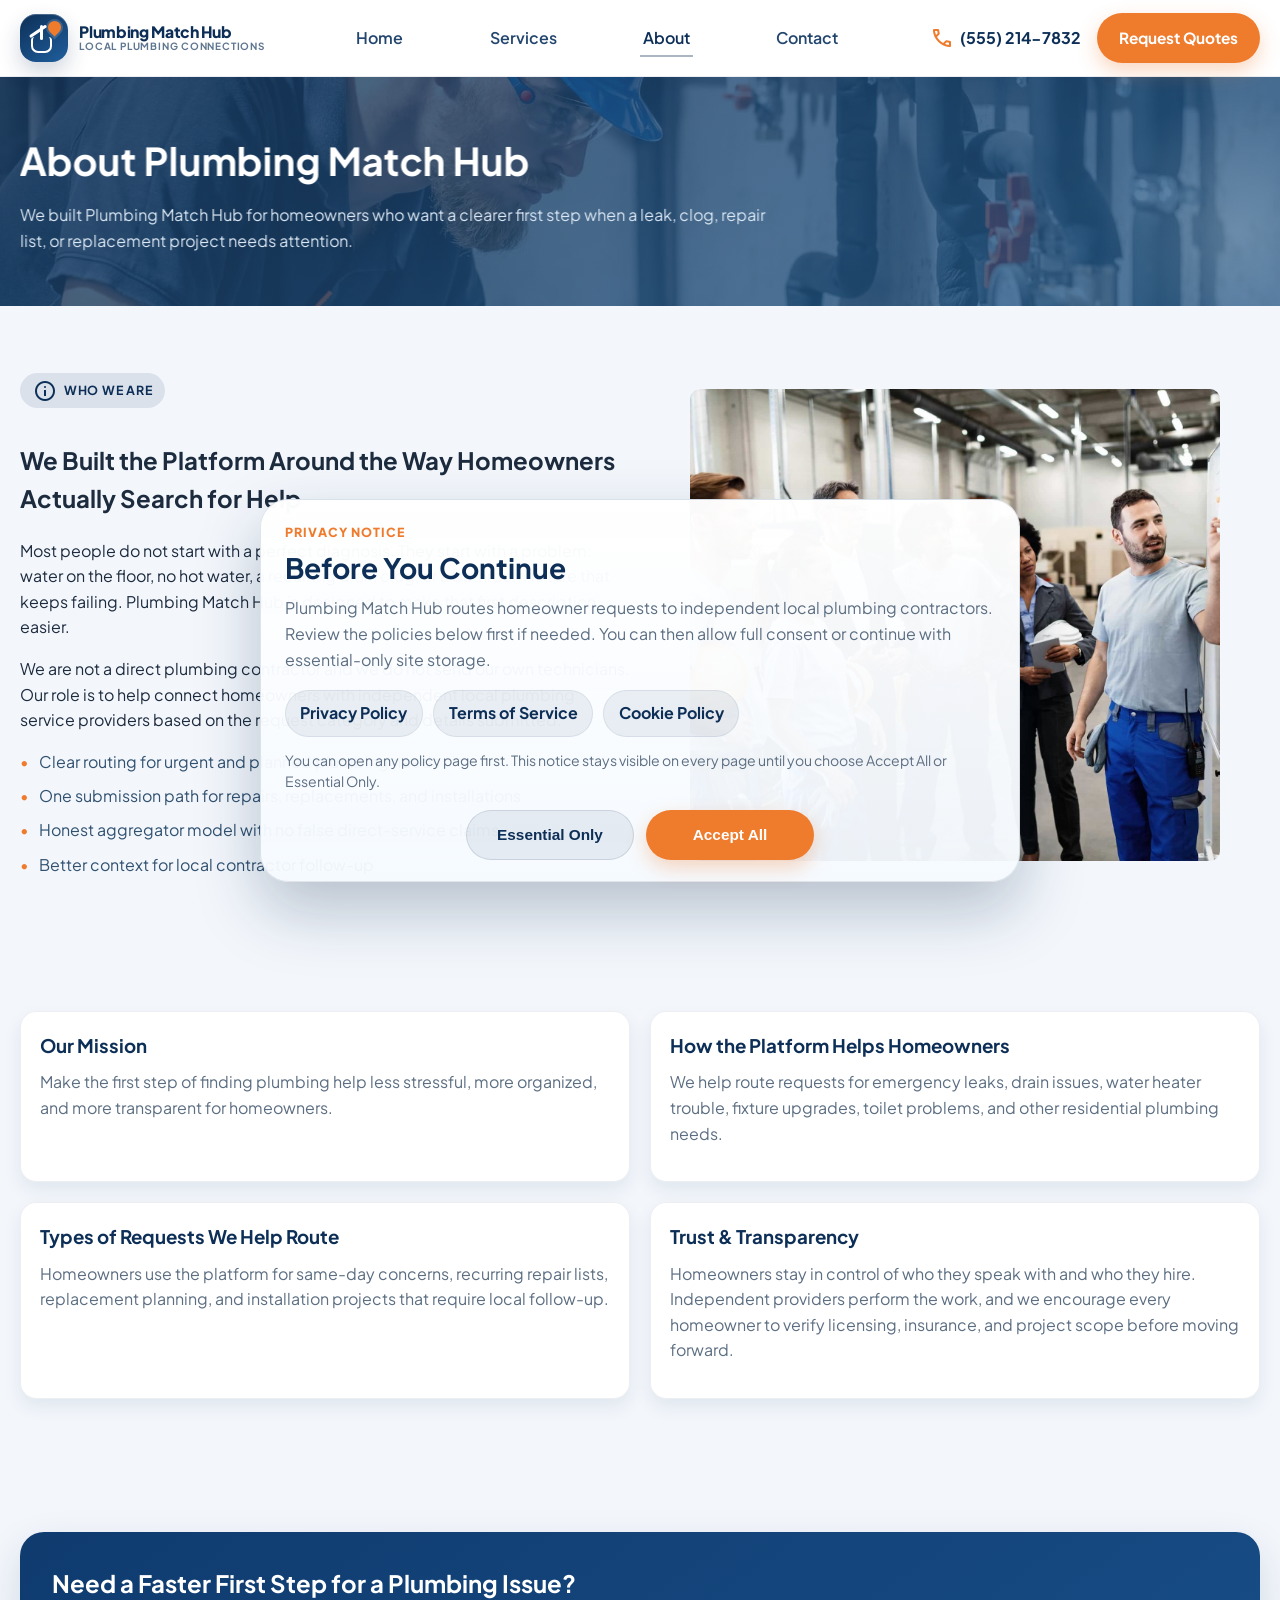
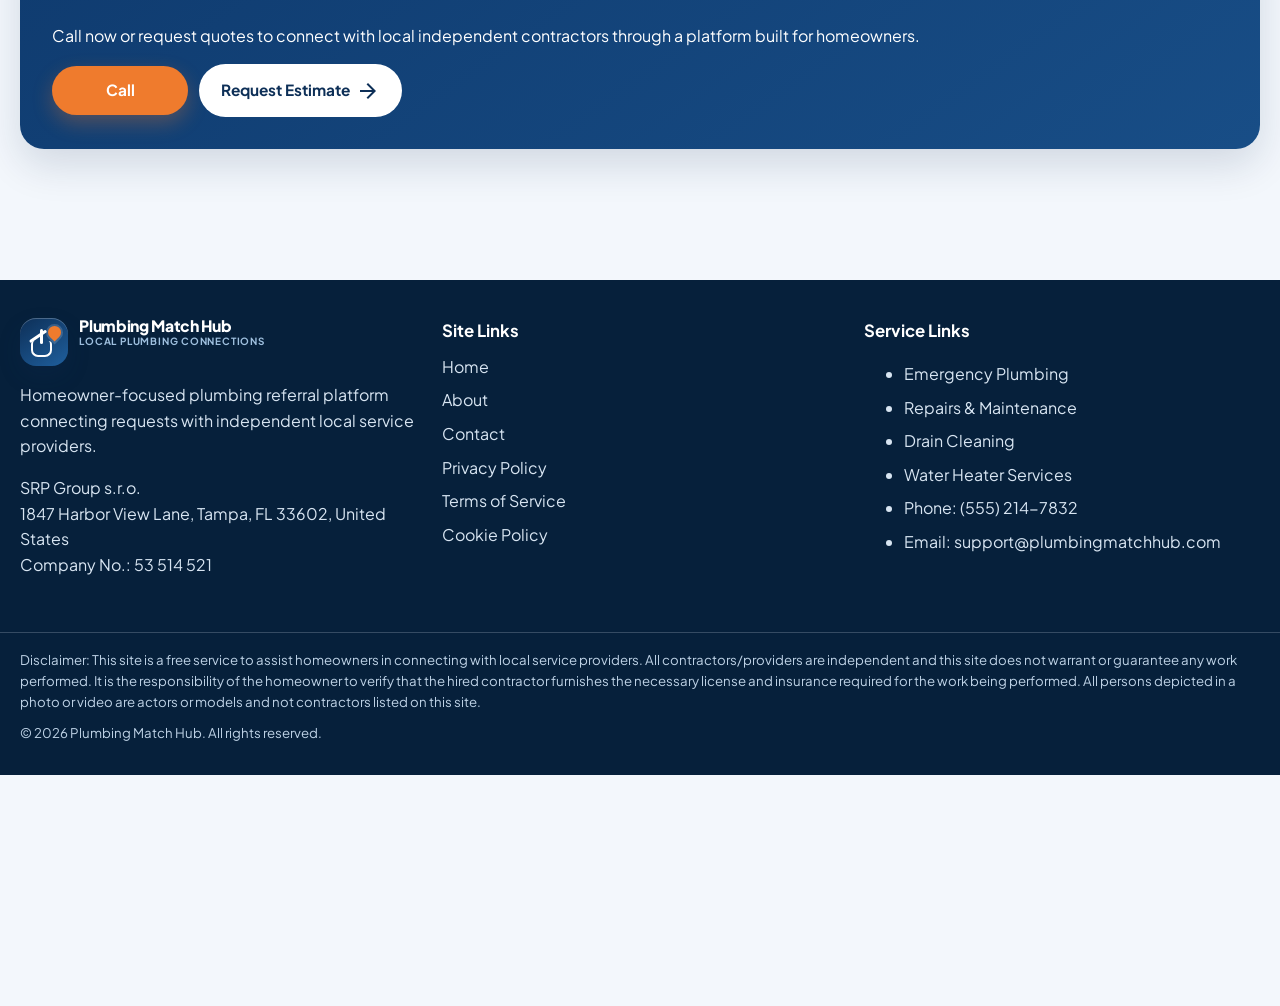
==== commit d2bedf7f: "upd favicon" ====
--- a/about.html
+++ b/about.html
@@ -14,7 +14,9 @@
       href="https://fonts.googleapis.com/css2?family=Outfit:wght@600;700&family=Plus+Jakarta+Sans:wght@400;500;600;700;800&display=swap"
       rel="stylesheet"
     />
-    <link rel="icon" type="image/x-icon" href="/images/icons/favicon.ico">
+    <meta name="theme-color" content="#0d2f57" />
+    <link rel="icon" href="images/icons/favicon.svg" type="image/svg+xml" />
+    <link rel="icon" href="images/icons/favicon.ico" sizes="any" />
     <link rel="stylesheet" href="css/main.css" />
     <link rel="stylesheet" href="css/about.css" />
   </head>
--- a/css/main.css
+++ b/css/main.css
@@ -15,7 +15,11 @@
   --radius-md: 16px;
   --radius-lg: 24px;
   --container: 1440px;
-  --ease: 220ms ease;
+  --ease: 420ms cubic-bezier(0.16, 1, 0.3, 1);
+  --ease-slow: 620ms cubic-bezier(0.16, 1, 0.3, 1);
+  --page-transition-duration: 680ms;
+  --page-transition-duration-fast: 360ms;
+  --page-transition-ease: cubic-bezier(0.16, 1, 0.3, 1);
 }
 
 * {
@@ -34,12 +38,102 @@
   line-height: 1.6;
 }
 
+body.page-transition-ready > *:not(.page-transition-overlay) {
+  transition:
+    opacity var(--page-transition-duration-fast) var(--page-transition-ease),
+    transform var(--page-transition-duration) var(--page-transition-ease),
+    filter var(--page-transition-duration) var(--page-transition-ease);
+}
+
+body.page-transition-leaving {
+  overflow: clip;
+}
+
+body.page-transition-leaving > *:not(.page-transition-overlay) {
+  opacity: 0;
+  transform: translateY(-18px) scale(0.985);
+  filter: blur(10px);
+}
+
+.page-transition-overlay {
+  position: fixed;
+  inset: 0;
+  z-index: 9999;
+  pointer-events: none;
+  opacity: 0;
+  background:
+    radial-gradient(circle at 18% 18%, rgba(239, 123, 45, 0.1), transparent 32%),
+    radial-gradient(circle at 82% 12%, rgba(13, 47, 87, 0.12), transparent 34%),
+    linear-gradient(180deg, rgba(243, 247, 252, 0.18), rgba(243, 247, 252, 0.88));
+  backdrop-filter: blur(0px);
+  transition:
+    opacity var(--page-transition-duration-fast) var(--page-transition-ease),
+    backdrop-filter var(--page-transition-duration) var(--page-transition-ease);
+}
+
+body.page-transition-leaving .page-transition-overlay {
+  opacity: 1;
+  backdrop-filter: blur(8px);
+}
+
+@view-transition {
+  navigation: auto;
+}
+
+::view-transition-group(root) {
+  animation-duration: var(--page-transition-duration);
+  animation-timing-function: var(--page-transition-ease);
+}
+
+::view-transition-old(root),
+::view-transition-new(root) {
+  animation-duration: var(--page-transition-duration);
+  animation-timing-function: var(--page-transition-ease);
+  transform-origin: 50% 12%;
+}
+
+::view-transition-old(root) {
+  animation-name: page-transition-old;
+}
+
+::view-transition-new(root) {
+  animation-name: page-transition-new;
+}
+
+@keyframes page-transition-old {
+  from {
+    opacity: 1;
+    transform: translateY(0) scale(1);
+    filter: blur(0);
+  }
+
+  to {
+    opacity: 0;
+    transform: translateY(-18px) scale(0.985);
+    filter: blur(10px);
+  }
+}
+
+@keyframes page-transition-new {
+  from {
+    opacity: 0;
+    transform: translateY(22px) scale(1.01);
+    filter: blur(12px);
+  }
+
+  to {
+    opacity: 1;
+    transform: translateY(0) scale(1);
+    filter: blur(0);
+  }
+}
+
 body.menu-open {
   overflow: hidden;
 }
 
 body.consent-open {
-  overflow: hidden;
+  padding-bottom: clamp(13rem, 18vw, 16rem);
 }
 
 body.search-open {
@@ -49,6 +143,11 @@
 a {
   color: inherit;
   text-decoration: none;
+  transition:
+    color var(--ease),
+    opacity var(--ease),
+    text-decoration-color var(--ease),
+    transform var(--ease);
 }
 
 a:focus-visible,
@@ -92,7 +191,7 @@
 }
 
 .section {
-  padding: clamp(3.7rem, 6vw, 4.8rem) 0;
+  padding: clamp(3.1rem, 5.2vw, 4.2rem) 0;
 }
 
 .section-header {
@@ -133,12 +232,14 @@
   align-items: center;
   justify-content: center;
   gap: 0.4rem;
-  border: 0;
+  min-height: 3.1rem;
+  border: 1px solid transparent;
   cursor: pointer;
   border-radius: 999px;
   padding: 0.85rem 1.3rem;
   font-size: 0.96rem;
   font-weight: 700;
+  line-height: 1.2;
   transition:
     transform var(--ease),
     box-shadow var(--ease),
@@ -890,31 +991,31 @@
 
 .site-consent {
   position: fixed;
-  inset: 0;
+  left: 0;
+  right: 0;
+  bottom: 0;
   z-index: 1400;
-  display: grid;
-  place-items: center;
-  padding: 1.25rem;
+  display: flex;
+  justify-content: center;
+  padding: 1.1rem;
+  pointer-events: none;
 }
 
 .site-consent__backdrop {
-  position: absolute;
-  inset: 0;
-  background:
-    linear-gradient(180deg, rgba(8, 36, 70, 0.58), rgba(8, 36, 70, 0.72)),
-    radial-gradient(circle at top, rgba(239, 123, 45, 0.14), transparent 40%);
-  backdrop-filter: blur(5px);
+  display: none;
 }
 
 .site-consent__panel {
   position: relative;
-  width: min(100%, 540px);
-  padding: 1.6rem 1.6rem 1.45rem;
-  border-radius: 24px;
+  pointer-events: auto;
+  width: min(100%, 760px);
+  padding: 1.45rem 1.5rem 1.35rem;
+  border-radius: 28px;
   background:
     linear-gradient(180deg, rgba(255, 255, 255, 0.98), rgba(245, 250, 255, 0.96));
   border: 1px solid rgba(13, 47, 87, 0.12);
   box-shadow: 0 28px 64px rgba(8, 36, 70, 0.26);
+  animation: consentSheetIn 320ms cubic-bezier(0.2, 0.75, 0.2, 1);
 }
 
 .site-consent__eyebrow {
@@ -943,6 +1044,13 @@
   flex-wrap: wrap;
   gap: 0.65rem;
   margin-top: 1.1rem;
+}
+
+.site-consent__note {
+  margin: 0.85rem 0 0;
+  color: #5d6f83;
+  font-size: 0.88rem;
+  line-height: 1.45;
 }
 
 .site-consent__link {
@@ -970,12 +1078,26 @@
 
 .site-consent__actions {
   display: flex;
+  flex-wrap: wrap;
   justify-content: center;
+  gap: 0.75rem;
   margin-top: 1.2rem;
 }
 
 .site-consent__actions .btn {
   min-width: 10.5rem;
+}
+
+.site-consent__actions .btn-secondary {
+  background: rgba(13, 47, 87, 0.08);
+  color: var(--color-primary);
+  border-color: rgba(13, 47, 87, 0.12);
+  box-shadow: none;
+}
+
+.site-consent__actions .btn-secondary:hover {
+  background: rgba(13, 47, 87, 0.14);
+  color: var(--color-primary);
 }
 
 .hero {
@@ -1058,6 +1180,7 @@
 .hero-actions {
   display: flex;
   flex-wrap: wrap;
+  align-items: center;
   gap: 0.8rem;
 }
 
@@ -1066,6 +1189,23 @@
   padding: 1.4rem;
   border-radius: var(--radius-md);
   box-shadow: var(--shadow-md);
+  transition:
+    transform var(--ease),
+    box-shadow var(--ease),
+    border-color var(--ease);
+}
+
+.form-card {
+  background: linear-gradient(180deg, #ffffff, #f8fbff);
+  padding: 1.45rem;
+  border-radius: 28px;
+  border: 1px solid rgba(13, 47, 87, 0.08);
+  box-shadow: var(--shadow-md);
+  transition:
+    transform var(--ease),
+    box-shadow var(--ease),
+    border-color var(--ease),
+    border-radius var(--ease);
 }
 
 .hero-form-wrap h2,
@@ -1083,7 +1223,6 @@
 
 .lead-form {
   display: grid;
-  gap: 0.85rem;
 }
 
 .form-row {
@@ -1141,13 +1280,52 @@
 .trust-bar {
   background: var(--color-white);
   border-block: 1px solid rgba(13, 47, 87, 0.08);
+  overflow: hidden;
+}
+
+.trust-bar__viewport {
+  position: relative;
+  overflow: hidden;
+}
+
+.trust-bar__viewport::before,
+.trust-bar__viewport::after {
+  content: "";
+  position: absolute;
+  top: 0;
+  bottom: 0;
+  width: clamp(2rem, 5vw, 4rem);
+  z-index: 1;
+  pointer-events: none;
+}
+
+.trust-bar__viewport::before {
+  left: 0;
+  background: linear-gradient(90deg, var(--color-white), rgba(255, 255, 255, 0));
+}
+
+.trust-bar__viewport::after {
+  right: 0;
+  background: linear-gradient(270deg, var(--color-white), rgba(255, 255, 255, 0));
+}
+
+.trust-bar__track {
+  display: flex;
+  width: max-content;
+  animation: trustBarMarquee 30s linear infinite;
+}
+
+.trust-bar:hover .trust-bar__track {
+  animation-play-state: paused;
 }
 
 .trust-list {
-  display: grid;
-  gap: 1rem;
-  grid-template-columns: repeat(auto-fit, minmax(220px, 1fr));
-  padding: 1.2rem 0;
+  display: flex;
+  align-items: center;
+  gap: 0.9rem;
+  flex: 0 0 auto;
+  min-width: max-content;
+  padding: 0.95rem 1rem 0.95rem 0;
 }
 
 .trust-list li {
@@ -1156,19 +1334,67 @@
   display: flex;
   align-items: center;
   gap: 0.55rem;
+  white-space: nowrap;
+  padding: 0.7rem 1rem;
+  border: 1px solid rgba(13, 47, 87, 0.08);
+  border-radius: 999px;
+  background: linear-gradient(180deg, #ffffff, #f6fbff);
+  box-shadow: 0 10px 22px rgba(9, 38, 74, 0.06);
 }
 
 .trust-list li::before {
   content: none;
 }
 
+@keyframes trustBarMarquee {
+  from {
+    transform: translate3d(0, 0, 0);
+  }
+
+  to {
+    transform: translate3d(-50%, 0, 0);
+  }
+}
+
+@media (prefers-reduced-motion: reduce) {
+  .trust-bar__viewport::before,
+  .trust-bar__viewport::after {
+    display: none;
+  }
+
+  .trust-bar__track {
+    width: 100%;
+    animation: none;
+    flex-wrap: wrap;
+  }
+
+  .trust-list {
+    min-width: 0;
+    flex-wrap: wrap;
+    padding-right: 0;
+  }
+
+  .trust-list[aria-hidden="true"] {
+    display: none;
+  }
+}
+
 .card-grid {
   display: grid;
-  gap: 1rem;
+  gap: clamp(1rem, 1.5vw, 1.25rem);
 }
 
 .service-grid {
-  grid-template-columns: repeat(auto-fit, minmax(260px, 1fr));
+  grid-template-columns: repeat(3, minmax(0, 1fr));
+  align-items: stretch;
+}
+
+.service-grid > * {
+  min-width: 0;
+}
+
+.service-grid:has(> :nth-child(4):last-child) {
+  grid-template-columns: repeat(2, minmax(0, 1fr));
 }
 
 .service-card,
@@ -1194,6 +1420,12 @@
   padding: 1.2rem;
 }
 
+.service-card,
+.related-card {
+  display: flex;
+  flex-direction: column;
+}
+
 .service-card h3,
 .info-card h3,
 .problem-card h3,
@@ -1210,6 +1442,10 @@
   gap: 0.72rem;
 }
 
+.service-card h3 {
+  margin: 0 0 0.55rem;
+}
+
 .service-card p,
 .info-card p,
 .problem-card p,
@@ -1218,8 +1454,13 @@
   color: var(--color-muted);
 }
 
+.service-card p {
+  margin: 0 0 1rem;
+}
+
 .service-card .btn,
 .related-card .btn {
+  align-self: flex-start;
   margin-top: auto;
 }
 
@@ -1233,6 +1474,415 @@
   box-shadow: 0 18px 34px rgba(8, 36, 70, 0.13);
 }
 
+.services-showcase {
+  position: relative;
+  overflow: hidden;
+  border-top: 1px solid rgba(13, 47, 87, 0.05);
+  border-bottom: 1px solid rgba(13, 47, 87, 0.04);
+  background:
+    radial-gradient(circle at top left, rgba(239, 123, 45, 0.08), transparent 24%),
+    radial-gradient(circle at 88% 18%, rgba(13, 47, 87, 0.08), transparent 24%),
+    linear-gradient(180deg, #f8fbff, #f2f6fb);
+}
+
+.services-showcase::before,
+.services-showcase::after {
+  content: "";
+  position: absolute;
+  border-radius: 50%;
+  pointer-events: none;
+  z-index: 0;
+}
+
+.services-showcase::before {
+  top: -7rem;
+  right: -6rem;
+  width: 20rem;
+  height: 20rem;
+  background: radial-gradient(circle, rgba(239, 123, 45, 0.12), transparent 72%);
+}
+
+.services-showcase::after {
+  left: -4rem;
+  bottom: 2rem;
+  width: 14rem;
+  height: 14rem;
+  background: radial-gradient(circle, rgba(13, 47, 87, 0.08), transparent 72%);
+}
+
+.services-showcase .container {
+  position: relative;
+  z-index: 1;
+}
+
+.services-showcase__header {
+  max-width: 46rem;
+  margin-bottom: clamp(1.9rem, 3vw, 2.6rem);
+}
+
+.services-showcase__header::after {
+  content: "";
+  display: block;
+  width: clamp(6rem, 16vw, 10rem);
+  height: 1px;
+  margin-top: 1.15rem;
+  background: linear-gradient(
+    90deg,
+    rgba(13, 47, 87, 0.22),
+    rgba(239, 123, 45, 0.25),
+    transparent
+  );
+}
+
+.services-showcase .service-grid {
+  position: relative;
+  grid-template-columns: repeat(3, minmax(0, 1fr));
+  gap: clamp(1rem, 1.7vw, 1.35rem);
+}
+
+.services-showcase .service-card {
+  --service-accent: rgba(13, 47, 87, 0.12);
+  --service-accent-strong: #0d2f57;
+  --service-icon-surface: linear-gradient(
+    180deg,
+    rgba(13, 47, 87, 0.12),
+    rgba(13, 47, 87, 0.06)
+  );
+  position: relative;
+  min-height: 100%;
+  padding: clamp(1.25rem, 1.8vw, 1.5rem);
+  border-radius: 20px;
+  border: 1px solid rgba(255, 255, 255, 0.72);
+  background: linear-gradient(
+    180deg,
+    rgba(255, 255, 255, 0.94),
+    rgba(247, 250, 253, 0.9)
+  );
+  box-shadow:
+    0 14px 30px rgba(8, 36, 70, 0.07),
+    inset 0 1px 0 rgba(255, 255, 255, 0.9);
+  backdrop-filter: blur(14px);
+  overflow: hidden;
+  isolation: isolate;
+  transition:
+    transform var(--ease),
+    box-shadow var(--ease),
+    border-color var(--ease),
+    background var(--ease);
+}
+
+.services-showcase .service-card::before {
+  content: "";
+  position: absolute;
+  inset: 0 auto auto 0;
+  width: 100%;
+  height: 3px;
+  background: linear-gradient(90deg, var(--service-accent-strong), transparent 76%);
+  opacity: 0.9;
+}
+
+.services-showcase .service-card::after {
+  content: "";
+  position: absolute;
+  top: -2rem;
+  right: -2rem;
+  width: 9rem;
+  height: 9rem;
+  border-radius: 50%;
+  background: radial-gradient(circle, var(--service-accent), transparent 70%);
+  opacity: 0.9;
+  transition:
+    transform var(--ease),
+    opacity var(--ease);
+  z-index: -1;
+}
+
+.services-showcase .service-card:nth-child(1) {
+  --service-accent: rgba(239, 123, 45, 0.18);
+  --service-accent-strong: #ef7b2d;
+  --service-icon-surface: linear-gradient(
+    180deg,
+    rgba(239, 123, 45, 0.18),
+    rgba(239, 123, 45, 0.08)
+  );
+}
+
+.services-showcase .service-card:nth-child(2) {
+  --service-accent: rgba(13, 47, 87, 0.16);
+  --service-accent-strong: #123c69;
+}
+
+.services-showcase .service-card:nth-child(3) {
+  --service-accent: rgba(76, 161, 216, 0.18);
+  --service-accent-strong: #2f7db1;
+  --service-icon-surface: linear-gradient(
+    180deg,
+    rgba(76, 161, 216, 0.18),
+    rgba(76, 161, 216, 0.08)
+  );
+}
+
+.services-showcase .service-card:nth-child(4) {
+  --service-accent: rgba(73, 109, 153, 0.16);
+  --service-accent-strong: #31557a;
+}
+
+.services-showcase .service-card:nth-child(5) {
+  --service-accent: rgba(29, 122, 104, 0.16);
+  --service-accent-strong: #1a6f60;
+  --service-icon-surface: linear-gradient(
+    180deg,
+    rgba(29, 122, 104, 0.16),
+    rgba(29, 122, 104, 0.08)
+  );
+}
+
+.services-showcase .service-card:nth-child(6) {
+  --service-accent: rgba(239, 123, 45, 0.14);
+  --service-accent-strong: #bd641f;
+}
+
+.services-showcase .service-card:nth-child(7) {
+  --service-accent: rgba(92, 79, 191, 0.16);
+  --service-accent-strong: #584db0;
+  --service-icon-surface: linear-gradient(
+    180deg,
+    rgba(92, 79, 191, 0.16),
+    rgba(92, 79, 191, 0.08)
+  );
+}
+
+.services-showcase .service-card:nth-child(8) {
+  --service-accent: rgba(13, 47, 87, 0.14);
+  --service-accent-strong: #143b63;
+}
+
+.services-showcase .service-card:nth-child(9) {
+  --service-accent: rgba(59, 125, 168, 0.16);
+  --service-accent-strong: #2f7199;
+  --service-icon-surface: linear-gradient(
+    180deg,
+    rgba(59, 125, 168, 0.16),
+    rgba(59, 125, 168, 0.08)
+  );
+}
+
+.services-showcase .service-card__icon-shell {
+  width: 3.15rem;
+  height: 3.15rem;
+  display: grid;
+  place-items: center;
+  margin-bottom: 1.1rem;
+  border-radius: 999px;
+  background: var(--service-icon-surface);
+  box-shadow:
+    inset 0 1px 0 rgba(255, 255, 255, 0.88),
+    0 10px 18px rgba(8, 36, 70, 0.08);
+  transition:
+    transform var(--ease),
+    box-shadow var(--ease),
+    background var(--ease);
+}
+
+.services-showcase .service-card__icon {
+  color: var(--service-accent-strong);
+  font-size: 1.34rem;
+}
+
+.services-showcase .service-card h3 {
+  margin: 0 0 0.78rem;
+  display: block;
+  font-size: clamp(1.12rem, 0.98rem + 0.35vw, 1.28rem);
+  line-height: 1.18;
+  letter-spacing: -0.02em;
+  color: #0a2f57;
+}
+
+.services-showcase .service-card p {
+  margin: 0 0 1.45rem;
+  color: #617487;
+  font-size: 0.95rem;
+  line-height: 1.64;
+}
+
+.services-showcase .service-card__link {
+  display: inline-flex;
+  align-items: center;
+  gap: 0.58rem;
+  width: fit-content;
+  margin-top: auto;
+  min-height: 2.9rem;
+  padding: 0.78rem 1rem;
+  border-radius: 999px;
+  border: 1px solid rgba(13, 47, 87, 0.1);
+  background: rgba(255, 255, 255, 0.82);
+  color: #0d2f57;
+  font-size: 0.92rem;
+  font-weight: 700;
+  box-shadow:
+    inset 0 1px 0 rgba(255, 255, 255, 0.9),
+    0 8px 18px rgba(8, 36, 70, 0.05);
+  transition:
+    transform var(--ease),
+    border-color var(--ease),
+    background var(--ease),
+    box-shadow var(--ease),
+    color var(--ease);
+}
+
+.services-showcase .service-card__link-icon {
+  font-size: 1rem;
+  transition: transform var(--ease);
+}
+
+.services-showcase__pagination {
+  display: none;
+  align-items: center;
+  justify-content: center;
+  flex-wrap: wrap;
+  gap: 0.4rem;
+  margin-top: 1rem;
+}
+
+.services-showcase__pagination-dot {
+  width: 0.55rem;
+  height: 0.55rem;
+  border: 0;
+  padding: 0;
+  border-radius: 999px;
+  background: rgba(13, 47, 87, 0.18);
+  box-shadow: inset 0 1px 0 rgba(255, 255, 255, 0.85);
+  cursor: pointer;
+  transition:
+    width var(--ease),
+    background var(--ease),
+    transform var(--ease);
+}
+
+.services-showcase__pagination-dot.is-active {
+  width: 1.6rem;
+  background: linear-gradient(90deg, #0d2f57, #ef7b2d);
+}
+
+.services-showcase .service-card:focus-within {
+  transform: translateY(-6px);
+  border-color: rgba(13, 47, 87, 0.1);
+  box-shadow:
+    0 22px 38px rgba(8, 36, 70, 0.12),
+    inset 0 1px 0 rgba(255, 255, 255, 0.92);
+}
+
+.services-showcase .service-card:focus-within .service-card__icon-shell {
+  transform: translateY(-2px) rotate(-6deg);
+}
+
+.services-showcase .service-card:focus-within .service-card__link {
+  border-color: rgba(239, 123, 45, 0.24);
+  background: #ffffff;
+  box-shadow: 0 12px 20px rgba(8, 36, 70, 0.08);
+}
+
+.services-showcase .service-card:focus-within .service-card__link-icon {
+  transform: translateX(4px);
+}
+
+@media (hover: hover) and (pointer: fine) {
+  .services-showcase .service-card:hover {
+    transform: translateY(-7px) scale(1.01);
+    border-color: rgba(13, 47, 87, 0.1);
+    box-shadow:
+      0 22px 38px rgba(8, 36, 70, 0.12),
+      inset 0 1px 0 rgba(255, 255, 255, 0.92);
+    background: linear-gradient(
+      180deg,
+      rgba(255, 255, 255, 0.98),
+      rgba(249, 252, 255, 0.94)
+    );
+  }
+
+  .services-showcase .service-card:hover::after {
+    transform: translate3d(-6px, 4px, 0) scale(1.06);
+    opacity: 1;
+  }
+
+  .services-showcase .service-card:hover .service-card__icon-shell {
+    transform: translateY(-2px) rotate(-6deg);
+    box-shadow:
+      inset 0 1px 0 rgba(255, 255, 255, 0.92),
+      0 16px 24px rgba(8, 36, 70, 0.1);
+  }
+
+  .services-showcase .service-card:hover .service-card__link {
+    border-color: rgba(239, 123, 45, 0.24);
+    background: #ffffff;
+    box-shadow: 0 12px 20px rgba(8, 36, 70, 0.08);
+  }
+
+  .services-showcase .service-card:hover .service-card__link-icon {
+    transform: translateX(4px);
+  }
+}
+
+@media (prefers-reduced-motion: reduce) {
+  .services-showcase .service-card,
+  .services-showcase .service-card::after,
+  .services-showcase .service-card__icon-shell,
+  .services-showcase .service-card__link,
+  .services-showcase .service-card__link-icon {
+    transition: none;
+  }
+}
+
+@media (max-width: 1024px) {
+  .services-showcase .service-card {
+    padding: 1.2rem;
+  }
+}
+
+@media (max-width: 768px) {
+  .services-showcase .service-grid {
+    grid-template-columns: none;
+    grid-auto-flow: column;
+    grid-auto-columns: minmax(15.75rem, 84%);
+    gap: 0.95rem;
+    overflow-x: auto;
+    overflow-y: visible;
+    padding-inline: 0.15rem 0.35rem;
+    scroll-snap-type: x mandatory;
+    scroll-padding-inline: 0.15rem;
+    scrollbar-width: none;
+    -ms-overflow-style: none;
+    touch-action: pan-x;
+    -webkit-overflow-scrolling: touch;
+  }
+
+  .services-showcase .service-grid::-webkit-scrollbar {
+    display: none;
+  }
+
+  .services-showcase .service-card {
+    padding: 1.08rem;
+    border-radius: 18px;
+    scroll-snap-align: start;
+    scroll-snap-stop: always;
+  }
+
+  .services-showcase .service-card__icon-shell {
+    width: 2.9rem;
+    height: 2.9rem;
+    margin-bottom: 1rem;
+  }
+
+  .services-showcase__header::after {
+    width: 6.5rem;
+    margin-top: 1rem;
+  }
+
+  .services-showcase__pagination {
+    display: flex;
+  }
+}
+
 .steps-grid {
   grid-template-columns: repeat(auto-fit, minmax(210px, 1fr));
 }
@@ -1242,6 +1892,10 @@
   border-radius: var(--radius-md);
   background: linear-gradient(180deg, #ffffff, #f4f9ff);
   border: 1px solid rgba(13, 47, 87, 0.08);
+  transition:
+    transform var(--ease),
+    box-shadow var(--ease),
+    border-color var(--ease);
 }
 
 .step-number {
@@ -1294,13 +1948,69 @@
 }
 
 .faq-list {
+  position: relative;
+  isolation: isolate;
   display: grid;
-  gap: 0.8rem;
+  gap: 0.85rem;
+  max-width: min(100%, 68rem);
+  margin-inline: auto;
+  padding: clamp(0.45rem, 1vw, 0.85rem);
+  border-radius: 32px;
+  overflow: hidden;
+  background: linear-gradient(
+    180deg,
+    rgba(255, 255, 255, 0.7),
+    rgba(241, 247, 252, 0.46)
+  );
+  border: 1px solid rgba(255, 255, 255, 0.76);
+  box-shadow:
+    inset 0 1px 0 rgba(255, 255, 255, 0.84),
+    0 20px 42px rgba(8, 36, 70, 0.08);
+  backdrop-filter: blur(10px);
+}
+
+.faq-list::before {
+  content: "";
+  position: absolute;
+  top: -3rem;
+  left: 7%;
+  width: 16rem;
+  height: 16rem;
+  background: radial-gradient(circle, rgba(239, 123, 45, 0.1), transparent 72%);
+  pointer-events: none;
+  z-index: 0;
 }
 
 .faq-item {
-  padding: 0.4rem 1rem;
+  position: relative;
+  z-index: 1;
+  padding: 0;
   overflow: hidden;
+  border-radius: 24px;
+  border: 1px solid rgba(13, 47, 87, 0.08);
+  background: linear-gradient(
+    145deg,
+    rgba(255, 255, 255, 0.98),
+    rgba(246, 249, 253, 0.94)
+  );
+  box-shadow:
+    0 12px 26px rgba(8, 36, 70, 0.06),
+    inset 0 1px 0 rgba(255, 255, 255, 0.86);
+}
+
+.faq-item::before {
+  content: "";
+  position: absolute;
+  inset: 0 auto 0 0;
+  width: 3px;
+  background: linear-gradient(
+    180deg,
+    rgba(239, 123, 45, 0),
+    rgba(239, 123, 45, 0.54),
+    rgba(13, 47, 87, 0)
+  );
+  opacity: 0;
+  transition: opacity var(--ease);
 }
 
 .faq-question {
@@ -1310,44 +2020,104 @@
   display: flex;
   justify-content: space-between;
   align-items: center;
+  gap: 0.88rem;
   text-align: left;
   cursor: pointer;
   font: inherit;
+  font-size: clamp(1rem, 0.92rem + 0.25vw, 1.08rem);
   font-weight: 700;
+  line-height: 1.35;
   color: var(--color-primary);
-  padding: 0.9rem 0;
-}
-
-.faq-question span {
-  font-size: 1.4rem;
-  color: #4d6d8f;
+  padding: 0.94rem 1.12rem;
+}
+
+.faq-question [data-faq-icon] {
+  width: 2.2rem;
+  height: 2.2rem;
+  display: grid;
+  place-items: center;
+  position: relative;
+  flex: 0 0 auto;
+  align-self: center;
+  justify-self: center;
+  margin: 0;
+  padding: 0;
+  border-radius: 999px;
+  border: 1px solid rgba(13, 47, 87, 0.08);
+  background: rgba(13, 47, 87, 0.04);
+  font-size: 0;
+  line-height: 0;
+  color: transparent;
+  box-shadow: inset 0 1px 0 rgba(255, 255, 255, 0.82);
   transition:
     transform var(--ease),
-    color var(--ease);
+    background var(--ease),
+    border-color var(--ease);
+}
+
+.faq-question [data-faq-icon]::before {
+  content: "+";
+  position: absolute;
+  inset: 0;
+  display: grid;
+  place-items: center;
+  color: #4d6d8f;
+  font-size: 1.08rem;
+  font-weight: 600;
+  line-height: 1;
+  transform: translateY(-0.03em);
+  transition:
+    color var(--ease),
+    transform var(--ease);
 }
 
 .faq-answer {
   max-height: 0;
   overflow: hidden;
+  padding: 0 1.32rem;
   transition:
     max-height var(--ease),
     padding-bottom var(--ease),
     opacity var(--ease),
     transform var(--ease);
-  color: var(--color-muted);
+  color: #5d7084;
   opacity: 0;
-  transform: translateY(-6px);
+  transform: translateY(-8px);
+}
+
+.faq-answer p {
+  margin: 0;
+  max-width: 48rem;
+  font-size: 0.97rem;
+  line-height: 1.68;
 }
 
 .faq-item.is-open .faq-answer {
-  padding-bottom: 0.8rem;
+  padding-bottom: 1.16rem;
   opacity: 1;
   transform: translateY(0);
 }
 
-.faq-item.is-open .faq-question span {
+.faq-item.is-open {
+  border-color: rgba(239, 123, 45, 0.18);
+  box-shadow:
+    0 18px 34px rgba(8, 36, 70, 0.11),
+    inset 0 1px 0 rgba(255, 255, 255, 0.88);
+}
+
+.faq-item.is-open::before {
+  opacity: 1;
+}
+
+.faq-item.is-open .faq-question [data-faq-icon] {
+  background: rgba(239, 123, 45, 0.12);
+  border-color: rgba(239, 123, 45, 0.22);
+  transform: scale(1.03);
+}
+
+.faq-item.is-open .faq-question [data-faq-icon]::before {
+  content: "-";
   color: var(--color-accent);
-  transform: rotate(180deg);
 }
 
 .cta-band {
@@ -1358,6 +2128,11 @@
   box-shadow: var(--shadow-md);
   background-size: 180% 180%;
   animation: ctaGlowShift 8s ease infinite;
+  transition:
+    transform var(--ease),
+    box-shadow var(--ease),
+    border-radius var(--ease),
+    background-position var(--ease);
 }
 
 .cta-band h2,
@@ -1369,7 +2144,14 @@
 .cta-actions {
   display: flex;
   flex-wrap: wrap;
+  align-items: center;
   gap: 0.7rem;
+}
+
+.cta-actions .btn-primary[href^="tel:"] {
+  min-width: 8.5rem;
+  padding-inline: 1.55rem;
+  border-radius: 999px;
 }
 
 .cta-band .btn-secondary {
@@ -1477,6 +2259,11 @@
   border: 1px solid rgba(13, 47, 87, 0.12);
   border-radius: var(--radius-md);
   padding: 1.1rem;
+  transition:
+    transform var(--ease),
+    box-shadow var(--ease),
+    border-color var(--ease),
+    background var(--ease);
 }
 
 .callout h3 {
@@ -1540,7 +2327,7 @@
     calc(var(--service-hero-pan-y) * -0.14),
     0
   );
-  transition: transform 220ms ease-out;
+  transition: transform var(--ease-slow);
   will-change: transform;
 }
 
@@ -1750,6 +2537,71 @@
   text-decoration-thickness: 1px;
 }
 
+@media (hover: hover) {
+  .phone-link:hover,
+  .footer-links a:hover,
+  .footer-contact a:hover,
+  .inline-links a:hover,
+  .legal-content a:hover {
+    color: var(--color-accent);
+  }
+
+  .footer-links a:hover,
+  .footer-contact a:hover,
+  .inline-links a:hover,
+  .legal-content a:hover {
+    text-decoration-color: currentColor;
+  }
+
+  .step-card:hover,
+  .contact-info-card:hover,
+  .callout:hover,
+  .cta-band:hover,
+  .legal-content:hover,
+  .hero-form-wrap:hover,
+  .form-card:hover,
+  .map-placeholder:hover {
+    transform: translateY(-4px);
+    border-color: rgba(13, 47, 87, 0.14);
+    box-shadow: 0 18px 34px rgba(8, 36, 70, 0.12);
+  }
+
+  .form-card:hover {
+    border-radius: 32px;
+  }
+
+  .callout:hover {
+    background: #f4f9ff;
+  }
+
+  .cta-band:hover {
+    transform: translateY(-5px);
+    border-radius: 30px;
+    box-shadow: 0 22px 42px rgba(8, 36, 70, 0.2);
+  }
+
+  .faq-item:hover {
+    border-color: rgba(13, 47, 87, 0.14);
+    box-shadow:
+      0 18px 32px rgba(8, 36, 70, 0.1),
+      inset 0 1px 0 rgba(255, 255, 255, 0.88);
+    transform: translateY(-2px);
+  }
+
+  .faq-question:hover {
+    color: #0a3159;
+  }
+
+  .faq-question:hover [data-faq-icon] {
+    background: rgba(239, 123, 45, 0.1);
+    border-color: rgba(239, 123, 45, 0.18);
+  }
+
+  .faq-question:hover [data-faq-icon]::before {
+    color: var(--color-accent);
+  }
+}
+
 .floating-call {
   position: fixed;
   right: 0.9rem;
@@ -1818,7 +2670,6 @@
   display: block;
 }
 
-.heading-icon,
 .trust-icon,
 .menu-link-icon,
 .inline-link-icon,
@@ -1828,48 +2679,6 @@
 
 .badge-icon {
   font-size: 0.98rem;
-}
-
-.heading-icon {
-  display: flex;
-  align-items: center;
-  justify-content: center;
-  width: 2.2rem;
-  height: 2.2rem;
-  border-radius: 0.8rem;
-  background: linear-gradient(160deg, rgba(13, 47, 87, 0.12), rgba(31, 95, 157, 0.18));
-  color: var(--color-primary);
-  font-size: 1.15rem;
-  box-shadow: inset 0 1px 0 rgba(255, 255, 255, 0.4);
-  transition:
-    transform var(--ease),
-    background var(--ease),
-    color var(--ease);
-}
-
-.material-symbols-outlined.heading-icon {
-  display: inline-flex;
-  align-items: center;
-  justify-content: center;
-  vertical-align: middle;
-}
-
-.service-card:hover .heading-icon,
-.info-card:hover .heading-icon,
-.problem-card:hover .heading-icon,
-.project-card:hover .heading-icon,
-.related-card:hover .heading-icon,
-.contact-info-card:hover .heading-icon,
-.callout:hover .heading-icon {
-  transform: translateY(-2px) rotate(-6deg);
-  background: linear-gradient(160deg, var(--color-primary), #1f5f9d);
-  color: #ffffff;
-}
-
-.site-footer .heading-icon {
-  background: rgba(255, 255, 255, 0.14);
-  color: #ffffff;
-  box-shadow: none;
 }
 
 .trust-icon {
@@ -1947,6 +2756,18 @@
   }
 }
 
+@keyframes consentSheetIn {
+  from {
+    opacity: 0;
+    transform: translateY(26px);
+  }
+
+  to {
+    opacity: 1;
+    transform: translateY(0);
+  }
+}
+
 @media (min-width: 1280px) {
   .container {
     width: min(100% - 2.5rem, var(--container));
@@ -1994,6 +2815,18 @@
     width: min(100% - 1.5rem, var(--container));
   }
 
+  .service-grid {
+    grid-template-columns: repeat(2, minmax(0, 1fr));
+  }
+
+  .service-grid > :last-child:nth-child(odd) {
+    grid-column: 1 / -1;
+  }
+
+  .services-showcase .service-grid > :last-child:nth-child(odd) {
+    grid-column: auto;
+  }
+
   .site-search__panel {
     width: min(100%, 680px);
   }
@@ -2001,7 +2834,7 @@
 
 @media (max-width: 768px) {
   .section {
-    padding: 3.5rem 0;
+    padding: 3rem 0;
   }
 
   .hero {
@@ -2017,6 +2850,14 @@
     grid-template-columns: 1fr;
   }
 
+  .service-grid {
+    grid-template-columns: 1fr;
+  }
+
+  .services-showcase .service-grid > * {
+    grid-column: auto;
+  }
+
   .header-inner {
     min-height: 70px;
   }
@@ -2175,13 +3016,12 @@
   }
 
   .site-consent {
-    align-items: end;
     padding: 0.85rem;
   }
 
   .site-consent__panel {
     width: 100%;
-    border-radius: 24px 24px 18px 18px;
+    border-radius: 24px;
     padding: 1.25rem 1rem calc(1rem + env(safe-area-inset-bottom));
   }
 
@@ -2196,7 +3036,12 @@
   }
 
   .site-consent__actions {
+    display: grid;
     margin-top: 1rem;
+  }
+
+  body.consent-open {
+    padding-bottom: 22rem;
   }
 }
 
@@ -2208,4 +3053,14 @@
     transition-duration: 0.01ms !important;
     scroll-behavior: auto !important;
   }
-}
+
+  .page-transition-overlay {
+    display: none !important;
+  }
+
+  ::view-transition-group(root),
+  ::view-transition-old(root),
+  ::view-transition-new(root) {
+    animation: none !important;
+  }
+}
